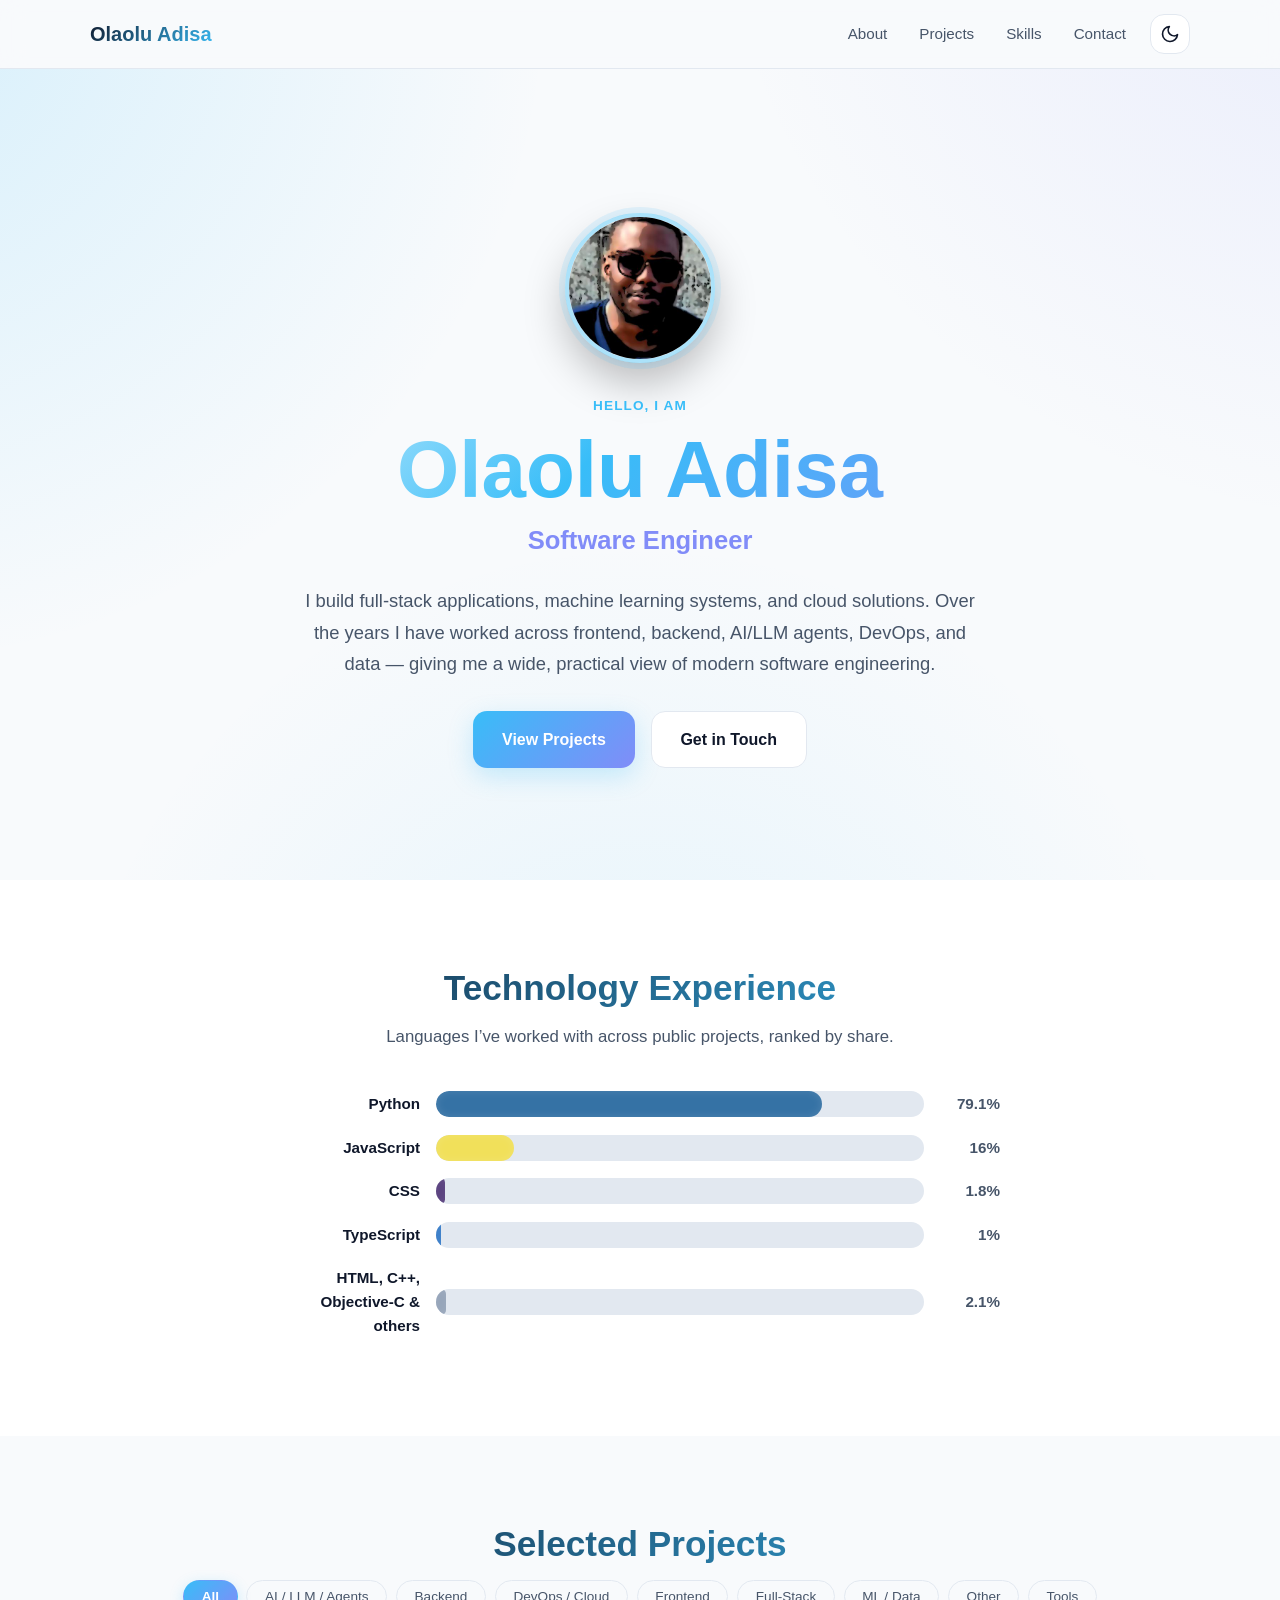
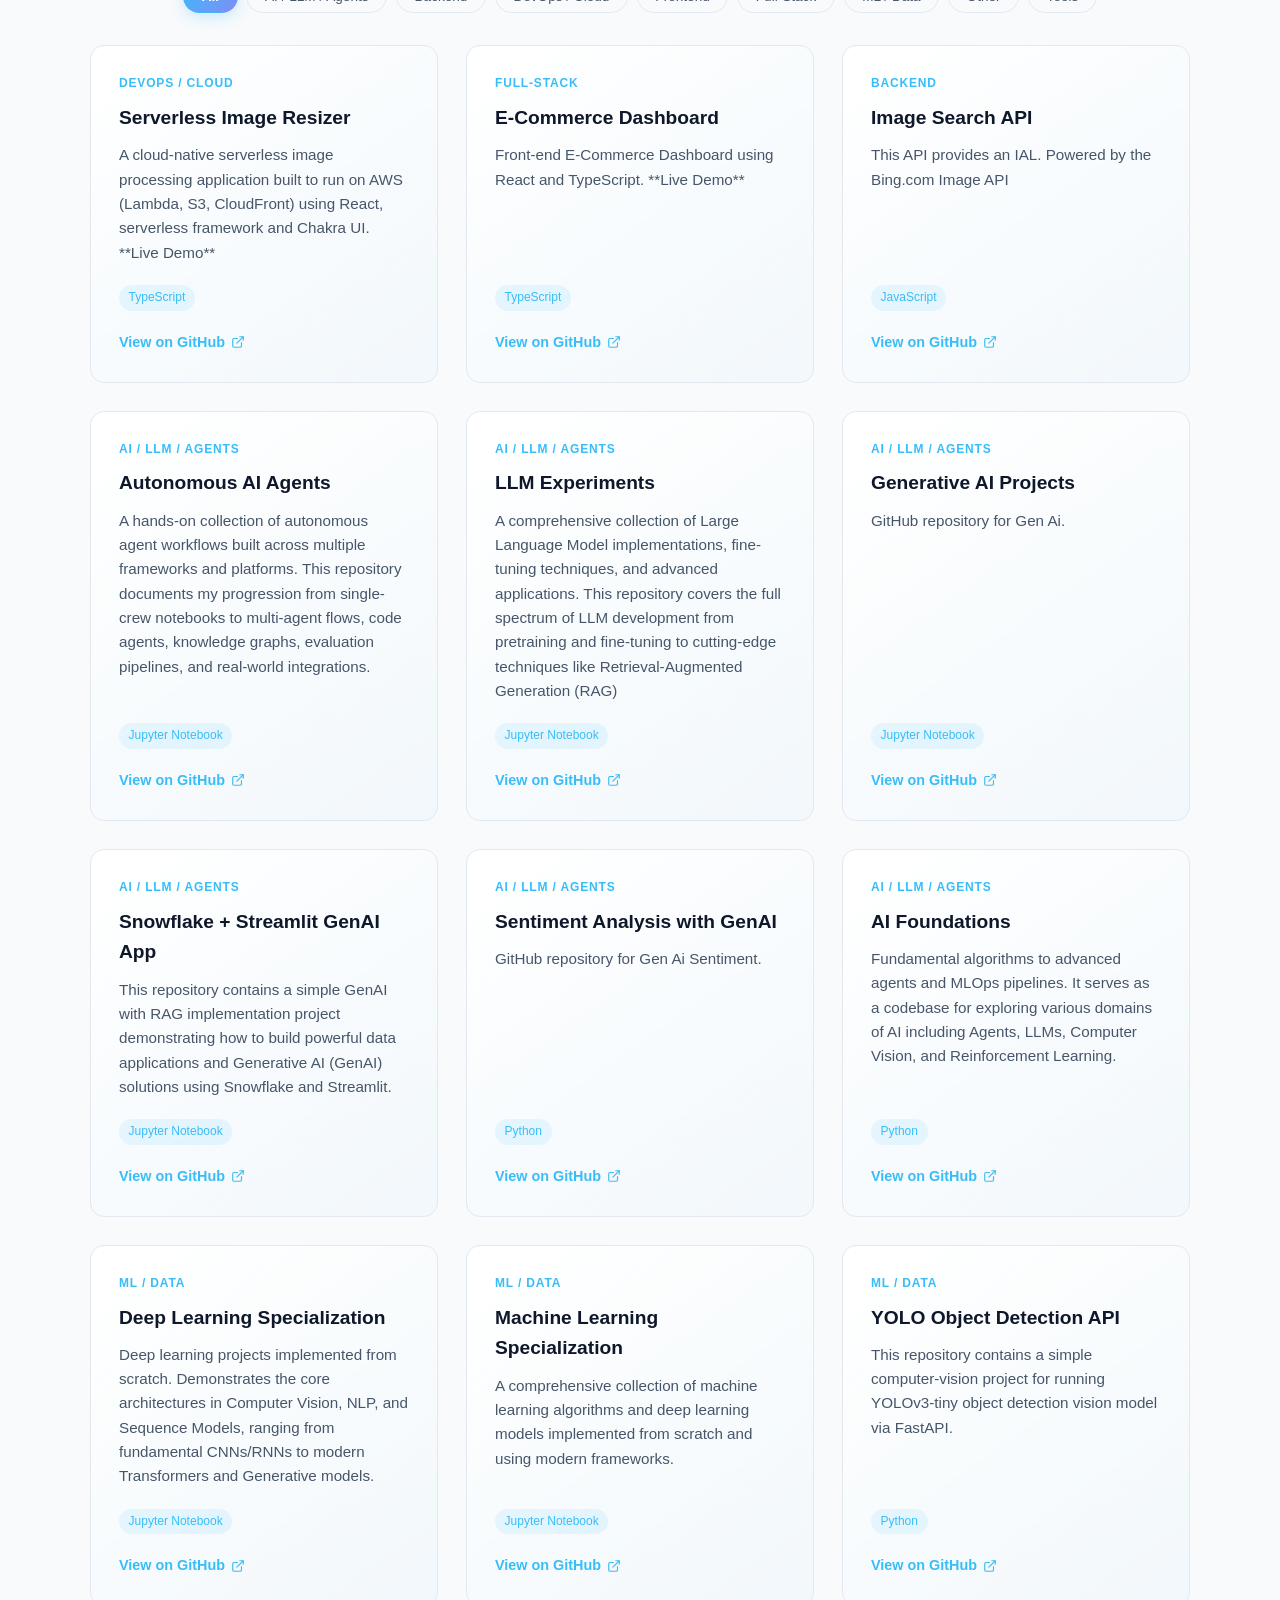
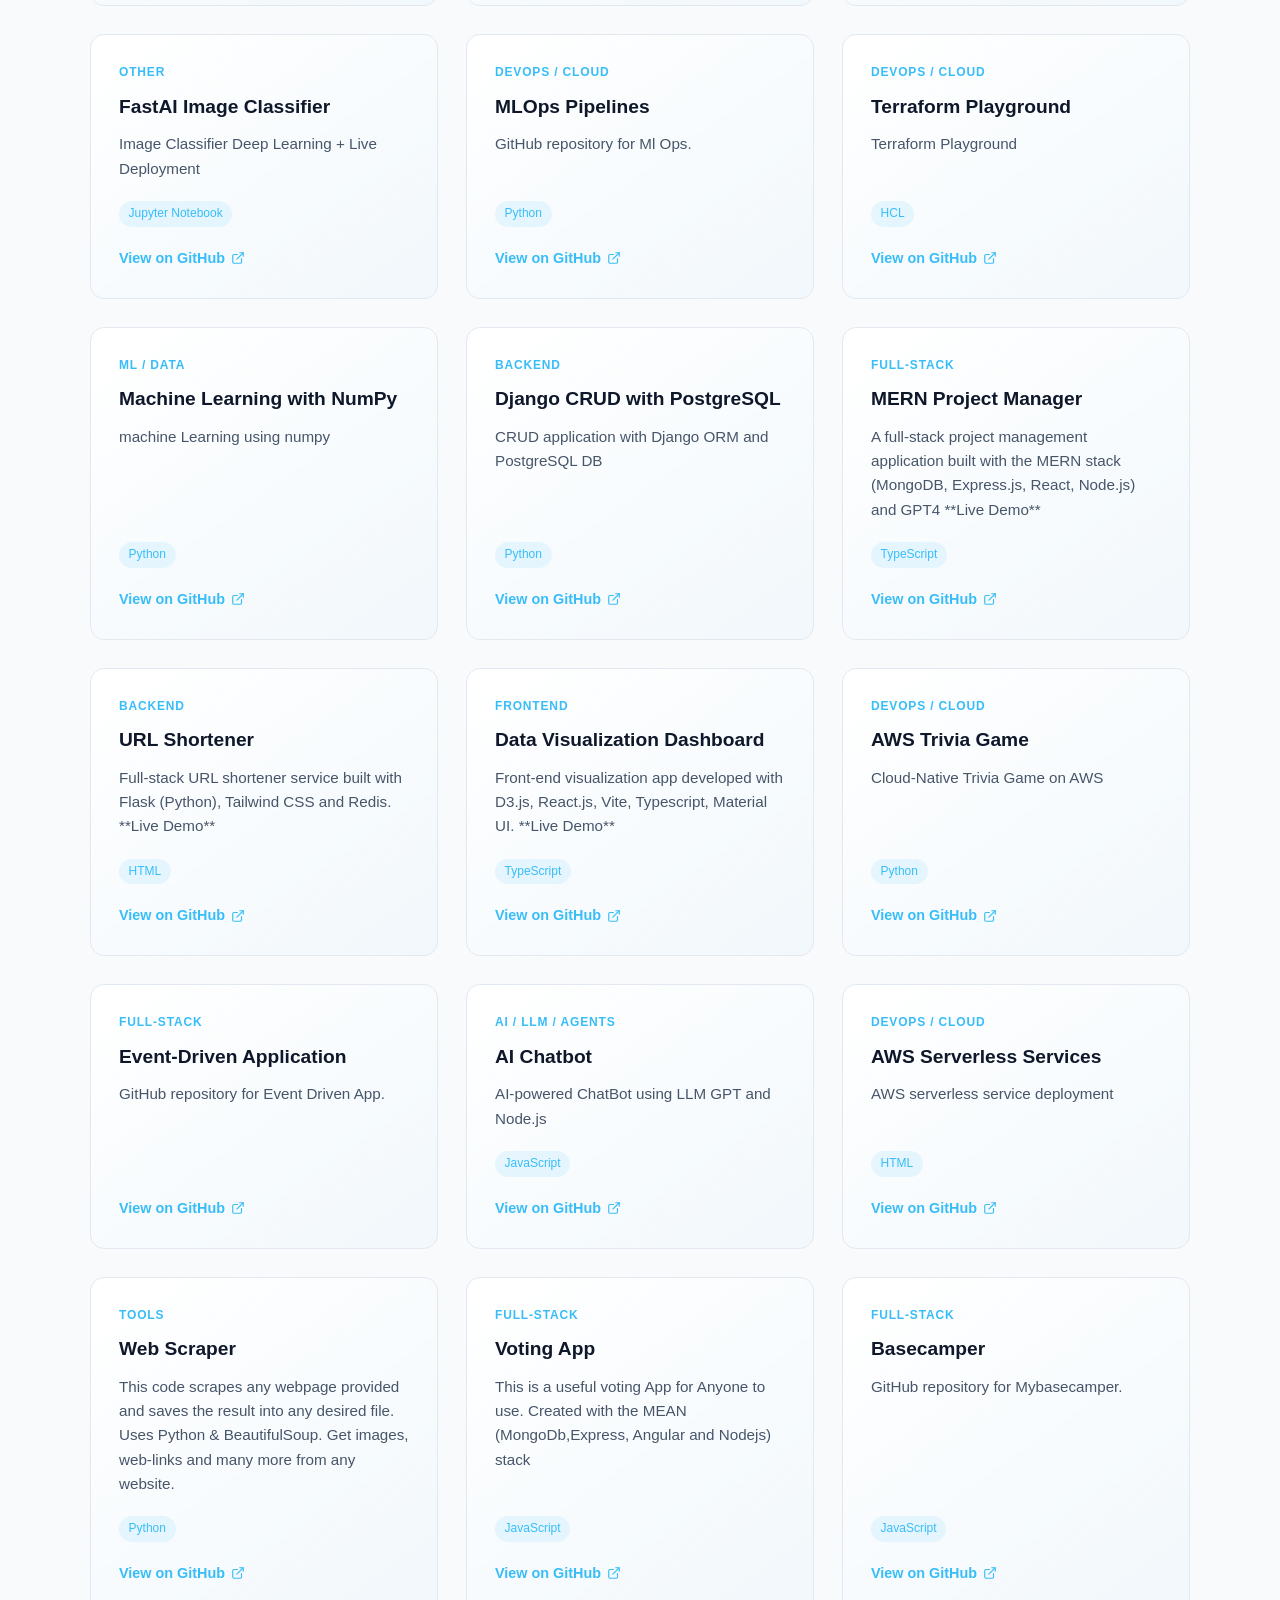
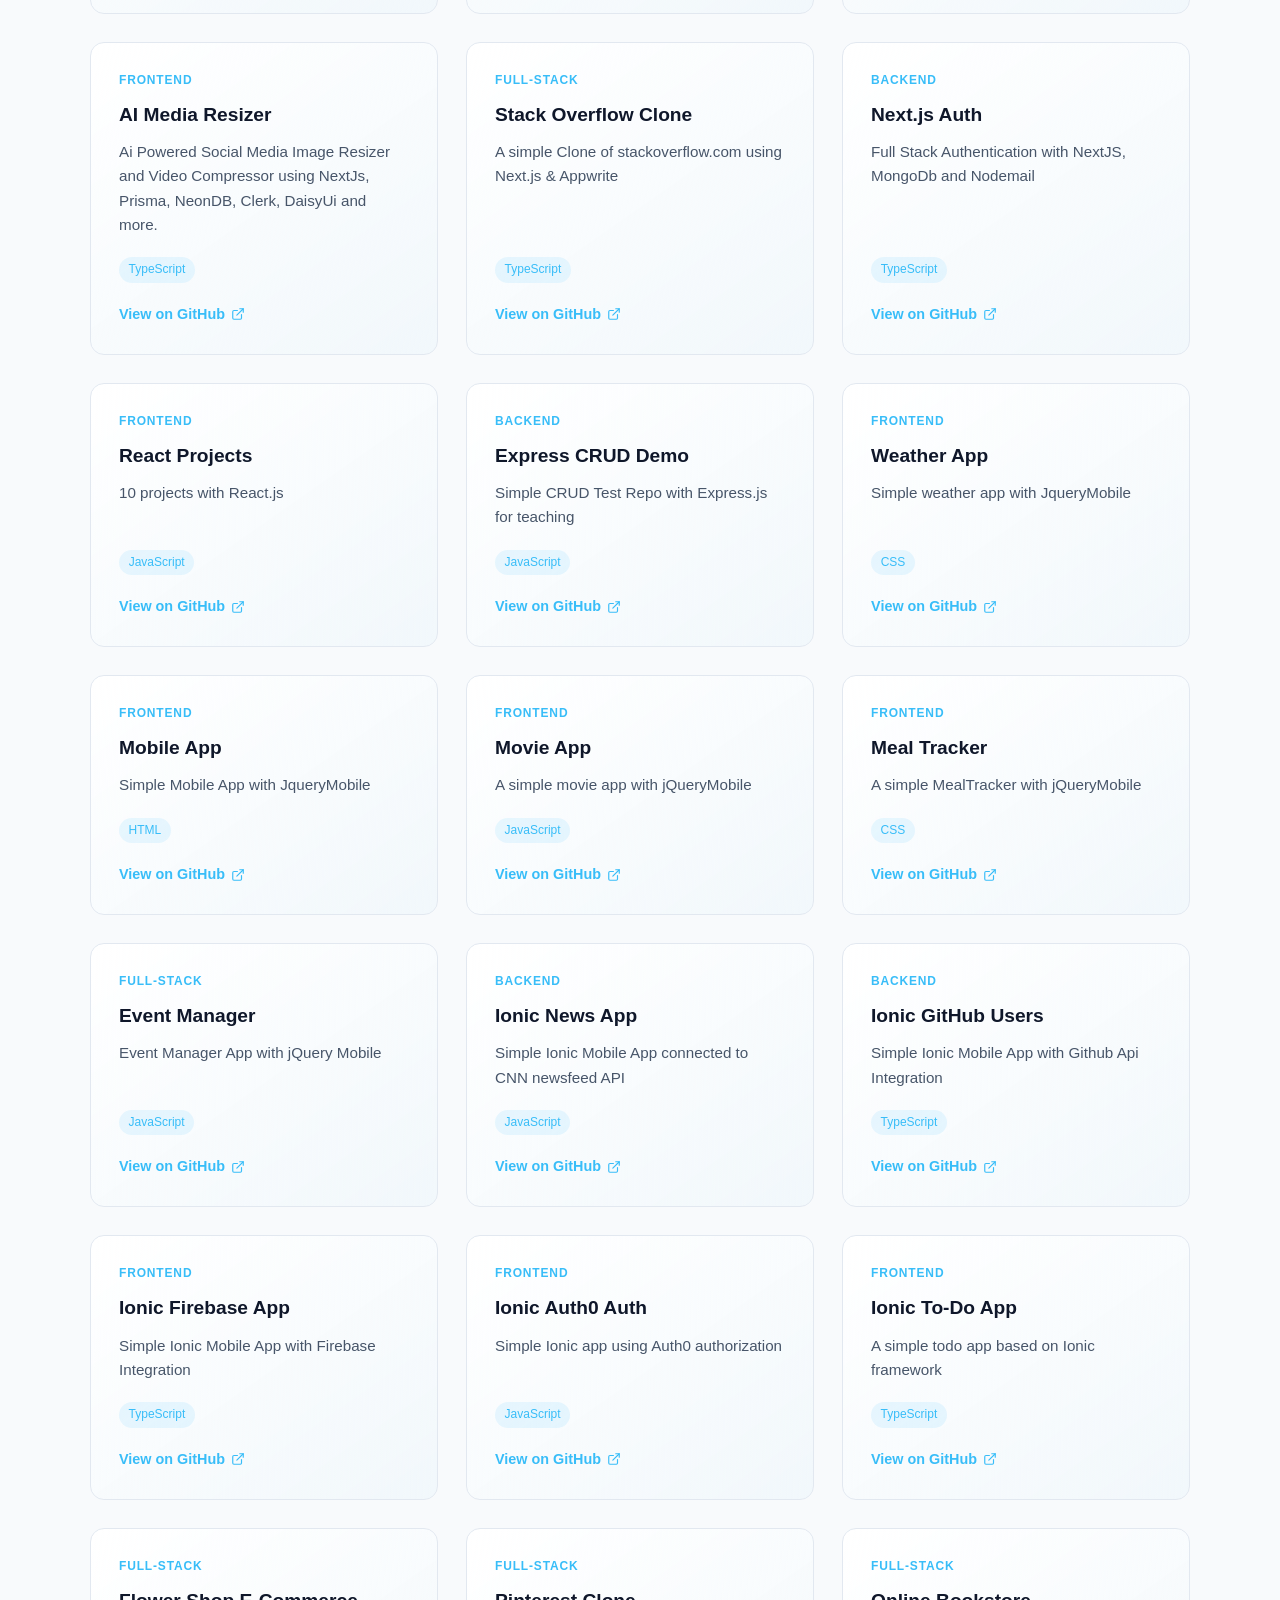
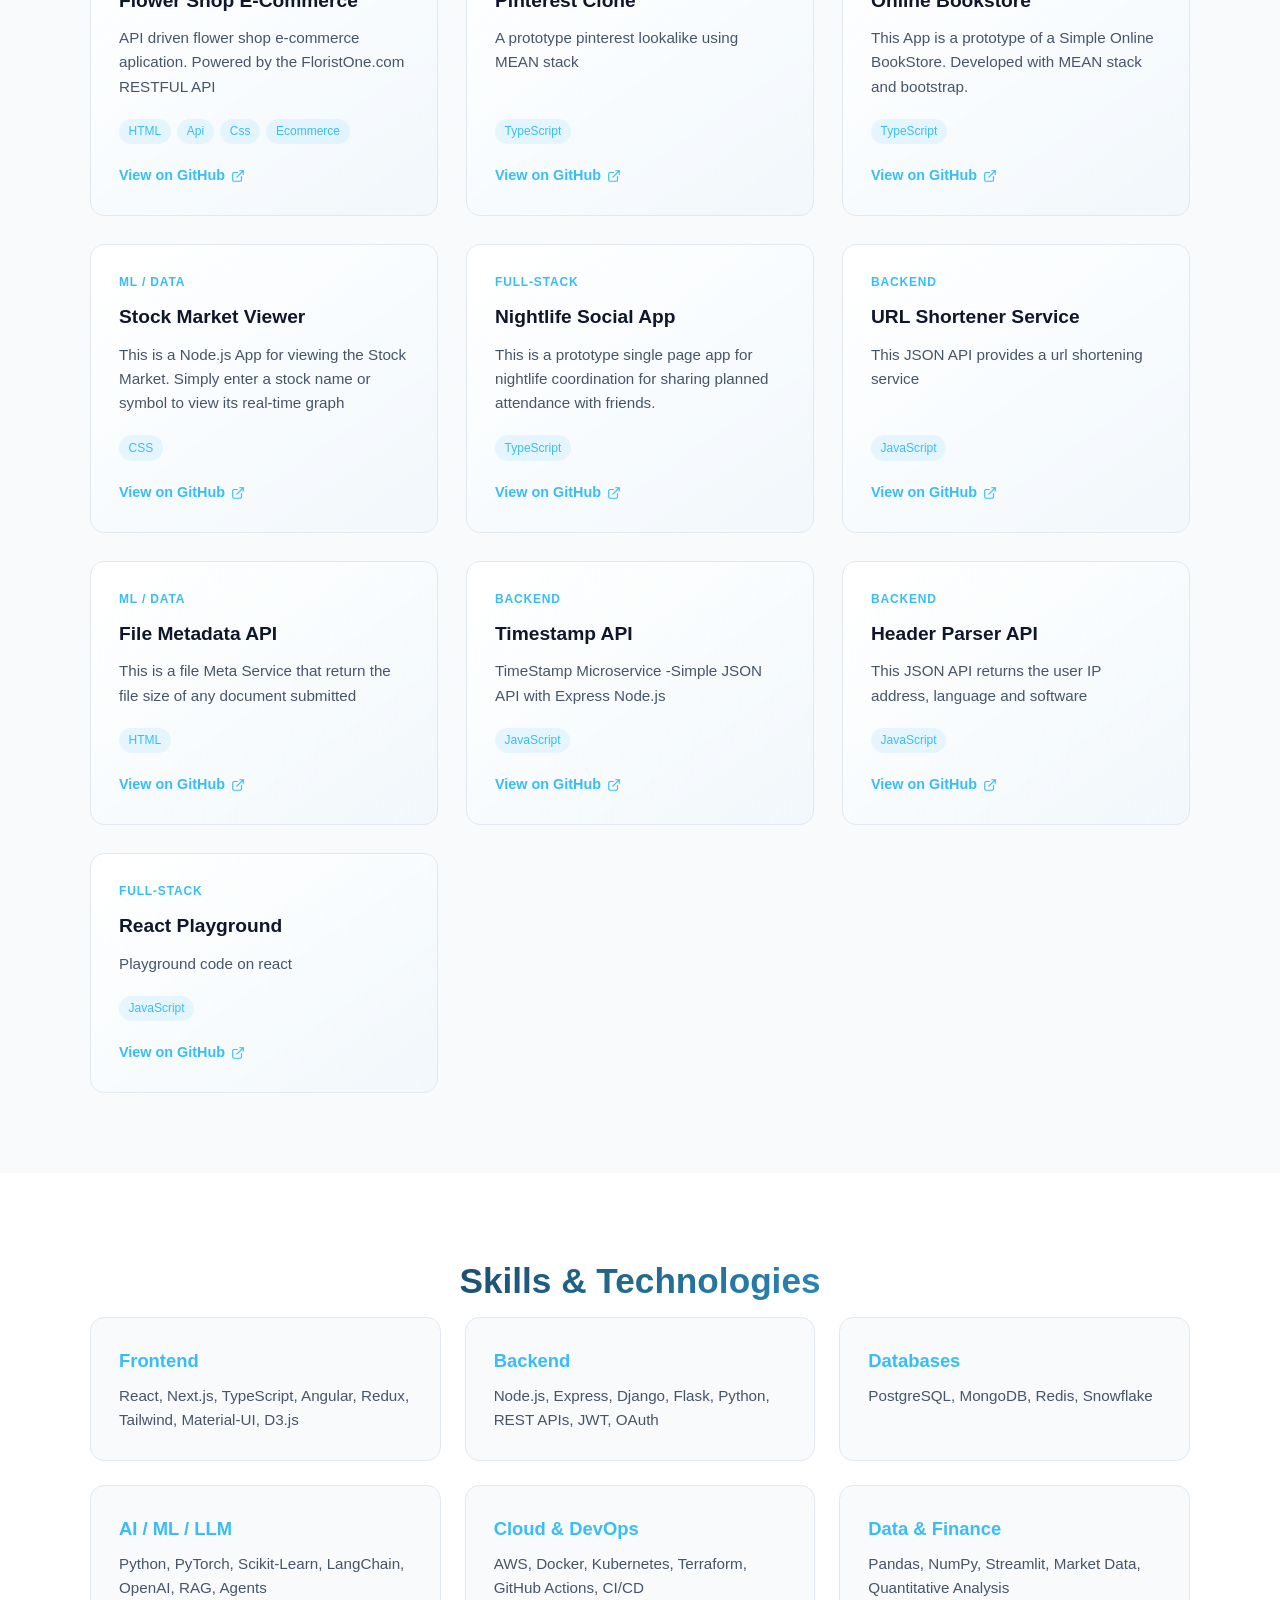
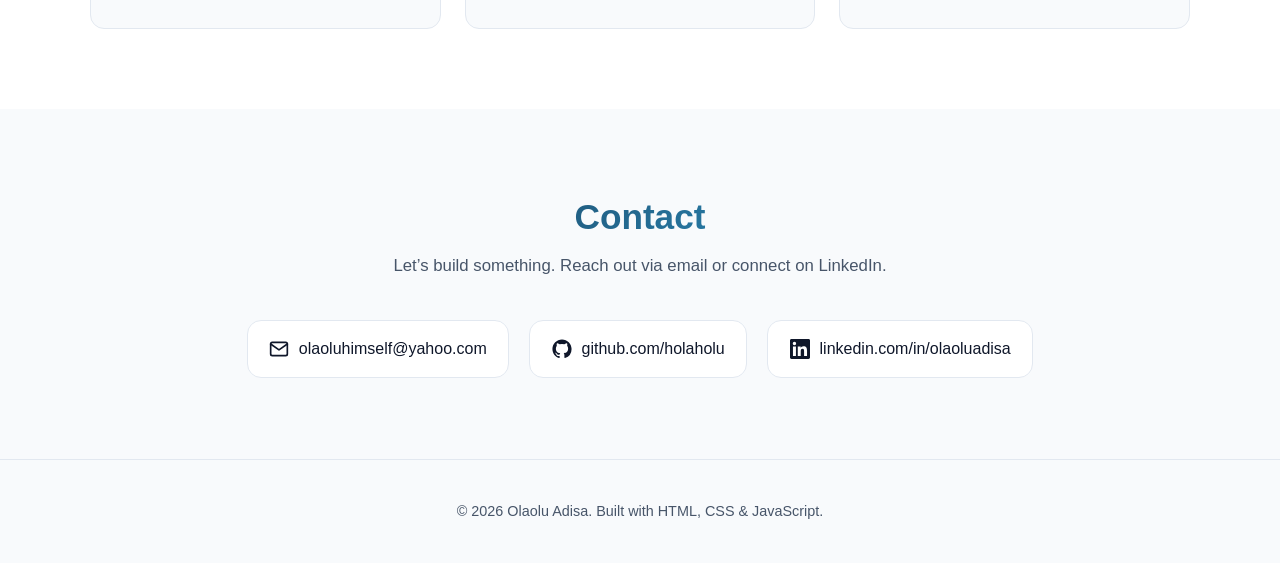
==== index.html @ b16f374d "first commit" ====
<!DOCTYPE html>
<html lang="en" data-theme="dark">
<head>
  <meta charset="UTF-8" />
  <meta name="viewport" content="width=device-width, initial-scale=1.0" />
  <meta name="description" content="Portfolio of Olaolu Adisa, Software Engineer. Full-stack, AI/ML, and cloud projects." />
  <title>Olaolu Adisa | Software Engineer</title>
  <link rel="icon" type="image/svg+xml" href="favicon.svg" />
  <link rel="stylesheet" href="styles.css" />
</head>
<body>
  <a href="#main" class="skip-link">Skip to content</a>

  <nav class="nav" id="nav">
    <div class="container nav__inner">
      <a href="#" class="nav__brand">Olaolu Adisa</a>
      <button class="nav__toggle" id="navToggle" aria-label="Open menu" aria-expanded="false">
        <span></span><span></span><span></span>
      </button>
      <ul class="nav__links" id="navLinks">
        <li><a href="#about">About</a></li>
        <li><a href="#projects">Projects</a></li>
        <li><a href="#skills">Skills</a></li>
        <li><a href="#contact">Contact</a></li>
      </ul>
      <button class="theme-toggle" id="themeToggle" aria-label="Toggle light mode" aria-pressed="false" title="Toggle light/dark mode">
        <svg class="theme-icon theme-icon--sun" viewBox="0 0 24 24" width="20" height="20" fill="none" stroke="currentColor" stroke-width="2" stroke-linecap="round" stroke-linejoin="round"><circle cx="12" cy="12" r="5"/><path d="M12 1v2M12 21v2M4.22 4.22l1.42 1.42M18.36 18.36l1.42 1.42M1 12h2M21 12h2M4.22 19.78l1.42-1.42M18.36 5.64l1.42-1.42"/></svg>
        <svg class="theme-icon theme-icon--moon" viewBox="0 0 24 24" width="20" height="20" fill="none" stroke="currentColor" stroke-width="2" stroke-linecap="round" stroke-linejoin="round"><path d="M21 12.79A9 9 0 1 1 11.21 3 7 7 0 0 0 21 12.79z"/></svg>
      </button>
    </div>
  </nav>

  <main id="main">
    <header class="hero" id="about">
      <div class="container hero__content">
        <img class="hero__avatar" src="profilepic.jpeg" alt="Olaolu Adisa" width="140" height="140" />
        <p class="hero__greeting">Hello, I am</p>
        <h1 class="hero__title">Olaolu Adisa</h1>
        <p class="hero__role">Software Engineer</p>
        <p class="hero__summary">
          I build full-stack applications, machine learning systems, and cloud solutions. Over the years I have worked across frontend, backend, AI/LLM agents, DevOps, and data — giving me a wide, practical view of modern software engineering.
        </p>
        <div class="hero__actions">
          <a href="#projects" class="btn btn--primary">View Projects</a>
          <a href="#contact" class="btn btn--secondary">Get in Touch</a>
        </div>
      </div>
    </header>

    <section class="section section--alt reveal" id="languages">
      <div class="container">
        <h2 class="section__title">Technology Experience</h2>
        <p class="section__subtitle">Languages I’ve worked with across public projects, ranked by share.</p>
        <div class="language-chart" id="languageChart">
          <!-- Languages rendered by script.js -->
        </div>
      </div>
    </section>

    <section class="section reveal" id="projects">
      <div class="container">
        <h2 class="section__title">Selected Projects</h2>

        <div class="filters" id="filters" role="tablist" aria-label="Filter projects by category">
          <!-- Filters are generated by script.js from the project data -->
        </div>

        <div class="projects-grid" id="projectsGrid">
          <!-- Projects rendered by script.js -->
        </div>
      </div>
    </section>

    <section class="section section--alt reveal" id="skills">
      <div class="container">
        <h2 class="section__title">Skills & Technologies</h2>
        <div class="skills-grid">
          <article class="skill-card">
            <h3>Frontend</h3>
            <p>React, Next.js, TypeScript, Angular, Redux, Tailwind, Material-UI, D3.js</p>
          </article>
          <article class="skill-card">
            <h3>Backend</h3>
            <p>Node.js, Express, Django, Flask, Python, REST APIs, JWT, OAuth</p>
          </article>
          <article class="skill-card">
            <h3>Databases</h3>
            <p>PostgreSQL, MongoDB, Redis, Snowflake</p>
          </article>
          <article class="skill-card">
            <h3>AI / ML / LLM</h3>
            <p>Python, PyTorch, Scikit-Learn, LangChain, OpenAI, RAG, Agents</p>
          </article>
          <article class="skill-card">
            <h3>Cloud & DevOps</h3>
            <p>AWS, Docker, Kubernetes, Terraform, GitHub Actions, CI/CD</p>
          </article>
          <article class="skill-card">
            <h3>Data & Finance</h3>
            <p>Pandas, NumPy, Streamlit, Market Data, Quantitative Analysis</p>
          </article>
        </div>
      </div>
    </section>

    <section class="section reveal" id="contact">
      <div class="container contact__inner">
        <h2 class="section__title">Contact</h2>
        <p class="section__subtitle">Let’s build something. Reach out via email or connect on LinkedIn.</p>
        <div class="contact__links">
          <a class="contact__link" href="mailto:olaoluhimself@yahoo.com" aria-label="Email">
            <svg viewBox="0 0 24 24" width="20" height="20" fill="none" stroke="currentColor" stroke-width="2" stroke-linecap="round" stroke-linejoin="round"><path d="M4 4h16c1.1 0 2 .9 2 2v12c0 1.1-.9 2-2 2H4c-1.1 0-2-.9-2-2V6c0-1.1.9-2 2-2z"></path><polyline points="22,6 12,13 2,6"></polyline></svg>
            olaoluhimself@yahoo.com
          </a>
          <a class="contact__link" href="https://github.com/holaholu" target="_blank" rel="noopener noreferrer" aria-label="GitHub">
            <svg viewBox="0 0 24 24" width="20" height="20" fill="currentColor"><path d="M12 .5C5.65.5.5 5.65.5 12c0 5.08 3.29 9.39 7.86 10.91.57.11.78-.25.78-.55v-2.02c-3.2.69-3.87-1.55-3.87-1.55-.52-1.33-1.28-1.68-1.28-1.68-1.04-.71.08-.7.08-.7 1.15.08 1.76 1.18 1.76 1.18 1.02 1.75 2.68 1.25 3.33.95.1-.74.4-1.25.72-1.54-2.55-.29-5.23-1.28-5.23-5.68 0-1.25.45-2.28 1.18-3.08-.12-.29-.51-1.45.11-3.02 0 0 .96-.31 3.16 1.18a11.05 11.05 0 0 1 5.78 0c2.2-1.49 3.16-1.18 3.16-1.18.62 1.57.23 2.73.11 3.02.73.8 1.18 1.83 1.18 3.08 0 4.42-2.69 5.39-5.25 5.67.41.36.78 1.06.78 2.14v3.18c0 .3.21.67.79.55A11.51 11.51 0 0 0 23.5 12C23.5 5.65 18.35.5 12 .5z"></path></svg>
            github.com/holaholu
          </a>
          <a class="contact__link" href="https://www.linkedin.com/in/olaoluadisa/" target="_blank" rel="noopener noreferrer" aria-label="LinkedIn">
            <svg viewBox="0 0 24 24" width="20" height="20" fill="currentColor"><path d="M20.45 20.45h-3.56v-5.57c0-1.33-.03-3.05-1.86-3.05-1.86 0-2.15 1.46-2.15 2.96v5.66H9.33V9h3.41v1.56h.05c.47-.9 1.64-1.85 3.38-1.85 3.62 0 4.28 2.38 4.28 5.48v6.26zM5.34 7.43a2.06 2.06 0 1 1 0-4.12 2.06 2.06 0 0 1 0 4.12zM7.12 20.45H3.56V9h3.56v11.45zM22.23 0H1.77C.79 0 0 .77 0 1.72v20.55C0 23.23.79 24 1.77 24h20.46c.98 0 1.77-.77 1.77-1.72V1.72C24 .77 23.21 0 22.23 0z"></path></svg>
            linkedin.com/in/olaoluadisa
          </a>
        </div>
      </div>
    </section>
  </main>

  <footer class="footer">
    <div class="container footer__inner">
      <p>&copy; <span id="year"></span> Olaolu Adisa. Built with HTML, CSS & JavaScript.</p>
    </div>
  </footer>

  <script src="data/languages.js"></script>
  <script src="data/projects.js"></script>
  <script src="script.js"></script>
</body>
</html>
---- styles.css ----
:root {
  --bg: #0b1120;
  --bg-elevated: #151e32;
  --text: #f8fafc;
  --text-muted: #94a3b8;
  --accent: #38bdf8;
  --accent-2: #818cf8;
  --border: #273552;
  --radius: 14px;
  --shadow: 0 10px 30px rgba(0,0,0,0.25);
  --max-width: 1100px;
  --nav-bg: rgba(11, 17, 32, 0.82);
}

html[data-theme="light"] {
  --bg: #f8fafc;
  --bg-elevated: #ffffff;
  --text: #0f172a;
  --text-muted: #475569;
  --border: #e2e8f0;
  --shadow: 0 10px 30px rgba(0,0,0,0.08);
  --nav-bg: rgba(248, 250, 252, 0.86);
}

* {
  box-sizing: border-box;
  margin: 0;
  padding: 0;
}

html {
  scroll-behavior: smooth;
}

::selection {
  background: rgba(56, 189, 248, 0.35);
  color: var(--text);
}

body {
  font-family: 'Inter', -apple-system, BlinkMacSystemFont, 'Segoe UI', Roboto, 'Helvetica Neue', Arial, sans-serif;
  background: var(--bg);
  color: var(--text);
  line-height: 1.6;
  overflow-x: hidden;
}

a {
  color: var(--accent);
  text-decoration: none;
}

a:hover {
  text-decoration: none;
}

.skip-link {
  position: absolute;
  left: -999px;
  z-index: 100;
}

.skip-link:focus {
  left: 1rem;
  top: 1rem;
  background: var(--accent);
  color: var(--bg);
  padding: .5rem 1rem;
  border-radius: var(--radius);
}

.container {
  width: min(92%, var(--max-width));
  margin: 0 auto;
}

/* Reveal on scroll */
.reveal {
  opacity: 0;
  transform: translateY(30px);
  transition: opacity .7s cubic-bezier(.25,.46,.45,.94), transform .7s cubic-bezier(.25,.46,.45,.94);
  will-change: opacity, transform;
}

.reveal.visible {
  opacity: 1;
  transform: translateY(0);
}

/* Nav */
.nav {
  position: sticky;
  top: 0;
  z-index: 50;
  background: var(--nav-bg);
  backdrop-filter: blur(12px);
  border-bottom: 1px solid var(--border);
  transition: box-shadow .3s ease, background .3s ease;
}

.nav--shadow {
  box-shadow: 0 4px 30px rgba(0,0,0,.15);
}

.nav__inner {
  display: flex;
  align-items: center;
  justify-content: flex-start;
  gap: 1.5rem;
  height: 68px;
}

.nav__brand {
  font-weight: 800;
  font-size: 1.25rem;
  background: linear-gradient(135deg, var(--text) 0%, var(--accent) 100%);
  -webkit-background-clip: text;
  background-clip: text;
  color: transparent;
  transition: transform .2s ease;
}

.nav__brand:hover {
  transform: scale(1.02);
}

.nav__links {
  display: flex;
  gap: 2rem;
  list-style: none;
  margin-left: auto;
}

.nav__links a {
  position: relative;
  color: var(--text-muted);
  font-weight: 500;
  font-size: .95rem;
  padding: .25rem 0;
  transition: color .2s ease;
}

.nav__links a::after {
  content: '';
  position: absolute;
  left: 0;
  bottom: 0;
  width: 0;
  height: 2px;
  background: linear-gradient(90deg, var(--accent), var(--accent-2));
  transition: width .25s ease;
  border-radius: 2px;
}

.nav__links a:hover,
.nav__links a:focus {
  color: var(--text);
}

.nav__links a:hover::after,
.nav__links a:focus::after {
  width: 100%;
}

.nav__toggle {
  display: none;
  background: none;
  border: none;
  cursor: pointer;
  flex-direction: column;
  gap: 5px;
}

.nav__toggle span {
  display: block;
  width: 24px;
  height: 2px;
  background: var(--text);
  transition: transform .25s ease, opacity .25s ease;
}

.nav__toggle[aria-expanded="true"] span:nth-child(1) {
  transform: translateY(7px) rotate(45deg);
}

.nav__toggle[aria-expanded="true"] span:nth-child(2) {
  opacity: 0;
}

.nav__toggle[aria-expanded="true"] span:nth-child(3) {
  transform: translateY(-7px) rotate(-45deg);
}

.theme-toggle {
  background: var(--bg-elevated);
  border: 1px solid var(--border);
  color: var(--text);
  border-radius: var(--radius);
  width: 40px;
  height: 40px;
  display: flex;
  align-items: center;
  justify-content: center;
  cursor: pointer;
  transition: border-color .2s ease, transform .2s ease, box-shadow .2s ease;
}

.theme-toggle:hover {
  border-color: var(--accent);
  transform: translateY(-2px) rotate(8deg);
  box-shadow: 0 0 18px rgba(56,189,248,.25);
}

.theme-icon {
  display: none;
}

html[data-theme="dark"] .theme-icon--sun,
html[data-theme="light"] .theme-icon--moon {
  display: block;
  animation: popIn .3s ease;
}

/* Hero */
.hero {
  position: relative;
  padding: 9rem 0 7rem;
  text-align: center;
  overflow: hidden;
}

.hero::before {
  content: '';
  position: absolute;
  inset: -50%;
  background:
    radial-gradient(circle at 20% 20%, rgba(56,189,248,.18), transparent 28%),
    radial-gradient(circle at 80% 10%, rgba(129,140,248,.14), transparent 28%),
    radial-gradient(circle at 50% 90%, rgba(56,189,248,.10), transparent 30%);
  z-index: -1;
  animation: float 14s ease-in-out infinite alternate;
}

.hero__content > * {
  opacity: 0;
  transform: translateY(24px);
  animation: fadeInUp .7s cubic-bezier(.25,.46,.45,.94) forwards;
}

.hero__content > *:nth-child(1) { animation-delay: .05s; }
.hero__content > *:nth-child(2) { animation-delay: .12s; }
.hero__content > *:nth-child(3) { animation-delay: .2s; }
.hero__content > *:nth-child(4) { animation-delay: .28s; }
.hero__content > *:nth-child(5) { animation-delay: .36s; }
.hero__content > *:nth-child(6) { animation-delay: .44s; }

.hero__greeting {
  color: var(--accent);
  font-weight: 700;
  letter-spacing: .08em;
  text-transform: uppercase;
  font-size: .85rem;
  margin-bottom: .75rem;
}

.hero__title {
  font-size: clamp(2.8rem, 7vw, 5rem);
  font-weight: 900;
  line-height: 1.05;
  margin-bottom: .5rem;
  background: linear-gradient(135deg, #fff 0%, var(--accent) 45%, var(--accent-2) 100%);
  -webkit-background-clip: text;
  background-clip: text;
  color: transparent;
}

.hero__role {
  font-size: 1.6rem;
  color: var(--accent-2);
  font-weight: 600;
  margin-bottom: 1.5rem;
}

.hero__avatar {
  width: 150px;
  height: 150px;
  border-radius: 50%;
  object-fit: cover;
  border: 4px solid rgba(56,189,248,.4);
  box-shadow: 0 0 0 6px rgba(56,189,248,.12), 0 20px 40px rgba(0,0,0,.25);
  margin-bottom: 1.5rem;
  transition: transform .3s ease, box-shadow .3s ease;
  animation:
    fadeInUp .7s .12s cubic-bezier(.25,.46,.45,.94) forwards,
    floatAvatar 6s .85s ease-in-out infinite;
}

.hero__avatar:hover {
  transform: scale(1.05);
  box-shadow: 0 0 0 8px rgba(56,189,248,.18), 0 25px 50px rgba(0,0,0,.3);
}

.hero__summary {
  max-width: 680px;
  margin: 0 auto 2rem;
  color: var(--text-muted);
  font-size: 1.15rem;
  line-height: 1.7;
}

.hero__actions {
  display: flex;
  gap: 1rem;
  justify-content: center;
  flex-wrap: wrap;
}

/* Buttons */
.btn {
  position: relative;
  display: inline-flex;
  align-items: center;
  padding: .9rem 1.8rem;
  border-radius: var(--radius);
  font-weight: 700;
  overflow: hidden;
  transition: transform .2s ease, box-shadow .2s ease;
  z-index: 1;
}

.btn::before {
  content: '';
  position: absolute;
  inset: 0;
  background: linear-gradient(120deg, rgba(255,255,255,0) 0%, rgba(255,255,255,.2) 50%, rgba(255,255,255,0) 100%);
  transform: translateX(-100%);
  transition: transform .5s ease;
  z-index: -1;
}

.btn:hover {
  transform: translateY(-3px);
  text-decoration: none;
}

.btn:hover::before {
  transform: translateX(100%);
}

.btn--primary {
  background: linear-gradient(135deg, var(--accent), var(--accent-2));
  color: #ffffff;
  box-shadow: 0 8px 24px rgba(56,189,248,.25);
}

.btn--primary:hover {
  box-shadow: 0 12px 32px rgba(56,189,248,.4);
}

.btn--secondary {
  background: var(--bg-elevated);
  color: var(--text);
  border: 1px solid var(--border);
}

.btn--secondary:hover {
  border-color: var(--accent);
}

/* Sections */
.section {
  padding: 5rem 0;
}

.section--alt {
  background: var(--bg-elevated);
  position: relative;
}

.section__title {
  font-size: 2.2rem;
  font-weight: 800;
  margin-bottom: .5rem;
  text-align: center;
  background: linear-gradient(135deg, var(--text), var(--accent));
  -webkit-background-clip: text;
  background-clip: text;
  color: transparent;
}

.section__subtitle {
  color: var(--text-muted);
  text-align: center;
  margin-bottom: 2.5rem;
  font-size: 1.05rem;
}

/* Filters */
.filters {
  display: flex;
  flex-wrap: wrap;
  justify-content: center;
  gap: .55rem;
  margin-bottom: 2rem;
}

.filter-btn {
  background: transparent;
  color: var(--text-muted);
  border: 1px solid var(--border);
  border-radius: 999px;
  padding: .5rem 1.1rem;
  cursor: pointer;
  font-size: .85rem;
  font-weight: 500;
  transition: all .2s ease;
}

.filter-btn:hover,
.filter-btn.active {
  background: linear-gradient(135deg, var(--accent), var(--accent-2));
  border-color: transparent;
  color: #ffffff;
  font-weight: 600;
  box-shadow: 0 4px 14px rgba(56,189,248,.25);
}

/* Projects */
.projects-grid {
  display: grid;
  grid-template-columns: repeat(auto-fill, minmax(300px, 1fr));
  gap: 1.75rem;
  perspective: 1000px;
}

.project-card {
  position: relative;
  background: linear-gradient(145deg, var(--bg-elevated), rgba(56,189,248,.03));
  border: 1px solid var(--border);
  border-radius: var(--radius);
  padding: 1.75rem;
  display: flex;
  flex-direction: column;
  transform: translateZ(0);
  transition: transform .35s cubic-bezier(.25,.46,.45,.94), box-shadow .35s ease, border-color .35s ease;
  opacity: 0;
  animation: fadeInUp .55s cubic-bezier(.25,.46,.45,.94) forwards;
}

.project-card:hover {
  transform: translateY(-8px) translateZ(0);
  border-color: rgba(56,189,248,.5);
  box-shadow: 0 20px 45px rgba(0,0,0,.2), 0 0 25px rgba(56,189,248,.12);
}

.project-card__category {
  font-size: .75rem;
  font-weight: 700;
  text-transform: uppercase;
  letter-spacing: .07em;
  color: var(--accent);
  margin-bottom: .6rem;
}

.project-card__title {
  font-size: 1.2rem;
  font-weight: 700;
  margin-bottom: .6rem;
}

.project-card__desc {
  color: var(--text-muted);
  font-size: .95rem;
  line-height: 1.6;
  margin-bottom: 1.25rem;
  flex: 1;
}

.project-card__tags {
  display: flex;
  flex-wrap: wrap;
  gap: .4rem;
  margin-bottom: 1.25rem;
}

.project-card__tags span {
  background: rgba(56,189,248,.1);
  color: var(--accent);
  padding: .2rem .6rem;
  border-radius: 999px;
  font-size: .75rem;
  font-weight: 500;
}

.project-card__link {
  align-self: flex-start;
  font-size: .9rem;
  font-weight: 700;
  display: inline-flex;
  align-items: center;
  gap: .4rem;
  transition: gap .2s ease, color .2s ease;
}

.project-card__link:hover {
  gap: .7rem;
  color: var(--text);
}

/* Skills */
.skills-grid {
  display: grid;
  grid-template-columns: repeat(auto-fit, minmax(260px, 1fr));
  gap: 1.5rem;
}

.skill-card {
  background: var(--bg);
  border: 1px solid var(--border);
  border-radius: var(--radius);
  padding: 1.75rem;
  transition: transform .3s ease, border-color .3s ease, box-shadow .3s ease;
}

.skill-card:hover {
  transform: translateY(-4px);
  border-color: var(--accent);
  box-shadow: 0 10px 30px rgba(0,0,0,.15);
}

.skill-card h3 {
  font-size: 1.15rem;
  font-weight: 700;
  margin-bottom: .5rem;
  color: var(--accent);
}

.skill-card p {
  color: var(--text-muted);
  font-size: .95rem;
}

/* Contact */
.contact__inner {
  text-align: center;
}

.contact__links {
  display: flex;
  justify-content: center;
  flex-wrap: wrap;
  gap: 1.25rem;
  margin-top: 1.5rem;
}

.contact__link {
  display: inline-flex;
  align-items: center;
  gap: .6rem;
  background: var(--bg-elevated);
  border: 1px solid var(--border);
  padding: .95rem 1.35rem;
  border-radius: var(--radius);
  color: var(--text);
  font-weight: 500;
  transition: border-color .25s ease, transform .25s ease, box-shadow .25s ease;
}

.contact__link:hover {
  border-color: var(--accent);
  transform: translateY(-3px);
  text-decoration: none;
  box-shadow: 0 10px 28px rgba(0,0,0,.18);
}

/* Footer */
.footer {
  padding: 2.5rem 0;
  border-top: 1px solid var(--border);
  text-align: center;
  color: var(--text-muted);
  font-size: .9rem;
}

/* Language chart */
.language-chart {
  max-width: 720px;
  margin: 0 auto;
}

.language-row {
  display: grid;
  grid-template-columns: 140px 1fr 60px;
  align-items: center;
  gap: 1rem;
  margin-bottom: 1.1rem;
  opacity: 0;
  transform: translateX(-20px);
  animation: slideIn .6s cubic-bezier(.25,.46,.45,.94) forwards;
}

.language-name {
  font-weight: 600;
  font-size: .95rem;
  text-align: right;
  color: var(--text);
}

.language-track {
  background: var(--border);
  border-radius: var(--radius);
  height: 26px;
  overflow: hidden;
}

.language-bar {
  height: 100%;
  border-radius: var(--radius);
  transition: width .9s cubic-bezier(.25,.46,.45,.94);
  box-shadow: inset 0 0 10px rgba(255,255,255,.12);
}

.language-percent {
  font-weight: 700;
  font-size: .95rem;
  color: var(--text-muted);
  text-align: right;
}

/* Keyframes */
@keyframes fadeInUp {
  from { opacity: 0; transform: translateY(24px); }
  to { opacity: 1; transform: translateY(0); }
}

@keyframes fadeIn {
  from { opacity: 0; }
  to { opacity: 1; }
}

@keyframes slideIn {
  from { opacity: 0; transform: translateX(-20px); }
  to { opacity: 1; transform: translateX(0); }
}

@keyframes float {
  from { transform: translate(0, 0) scale(1); }
  to { transform: translate(-2%, 2%) scale(1.05); }
}

@keyframes floatAvatar {
  0%, 100% { transform: translateY(0); }
  50% { transform: translateY(-8px); }
}

@keyframes popIn {
  from { opacity: 0; transform: scale(.6) rotate(-20deg); }
  to { opacity: 1; transform: scale(1) rotate(0); }
}

/* Reduced motion */
@media (prefers-reduced-motion: reduce) {
  *,
  *::before,
  *::after {
    animation-duration: .01ms !important;
    animation-iteration-count: 1 !important;
    transition-duration: .01ms !important;
  }
}

/* Mobile */
@media (max-width: 700px) {
  .nav__links {
    display: none;
    position: absolute;
    top: 68px;
    left: 0;
    right: 0;
    background: var(--bg-elevated);
    flex-direction: column;
    padding: 1rem;
    border-bottom: 1px solid var(--border);
    gap: 1rem;
    margin-left: 0;
  }

  .nav__links.open {
    display: flex;
  }

  .nav__toggle {
    display: flex;
    order: -1;
  }

  .theme-toggle {
    margin-left: auto;
  }

  .hero {
    padding: 6rem 0 4.5rem;
  }

  .hero__title {
    font-size: clamp(2.2rem, 8vw, 3.5rem);
  }

  .filters {
    gap: .35rem;
  }

  .filter-btn {
    padding: .4rem .8rem;
    font-size: .8rem;
  }

  .projects-grid {
    grid-template-columns: 1fr;
  }

  .contact__links {
    flex-direction: column;
    align-items: center;
  }

  .language-row {
    grid-template-columns: 90px 1fr 48px;
    gap: .65rem;
  }

  .language-name,
  .language-percent {
    font-size: .85rem;
  }
}
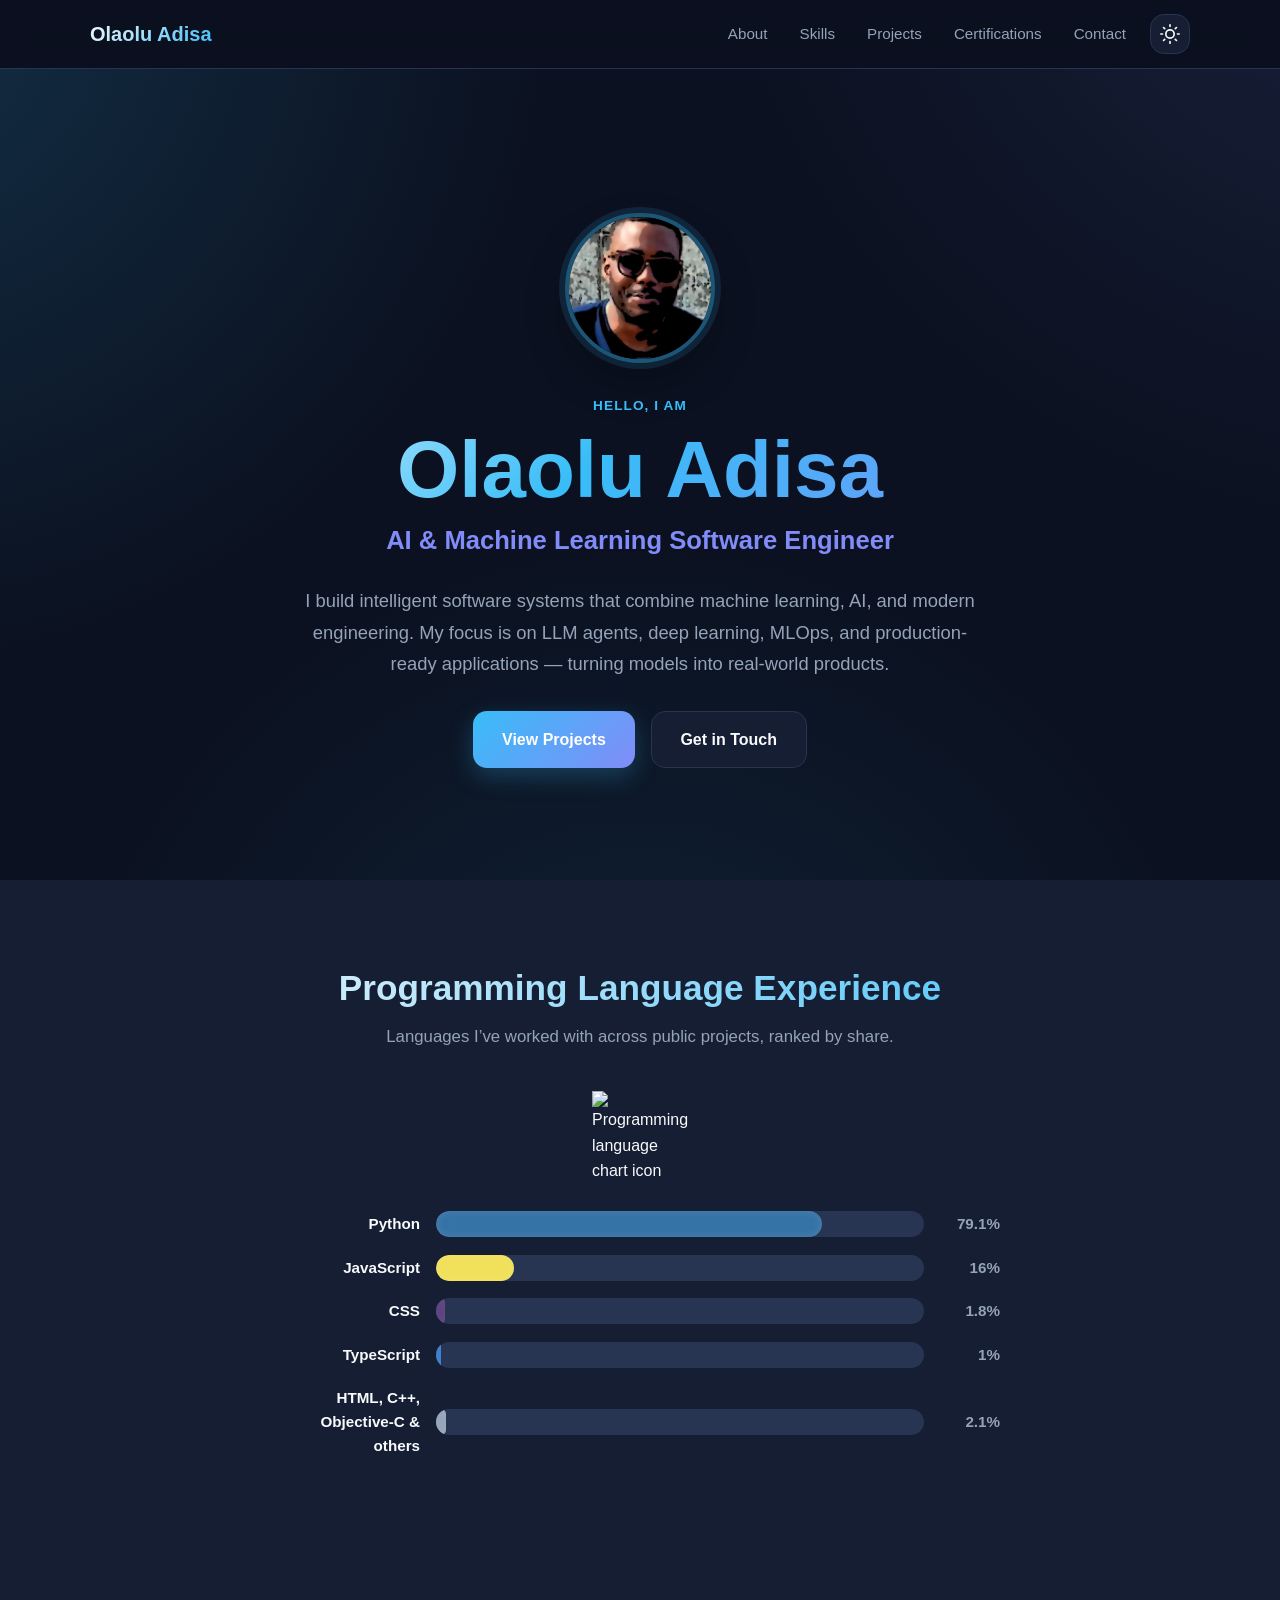
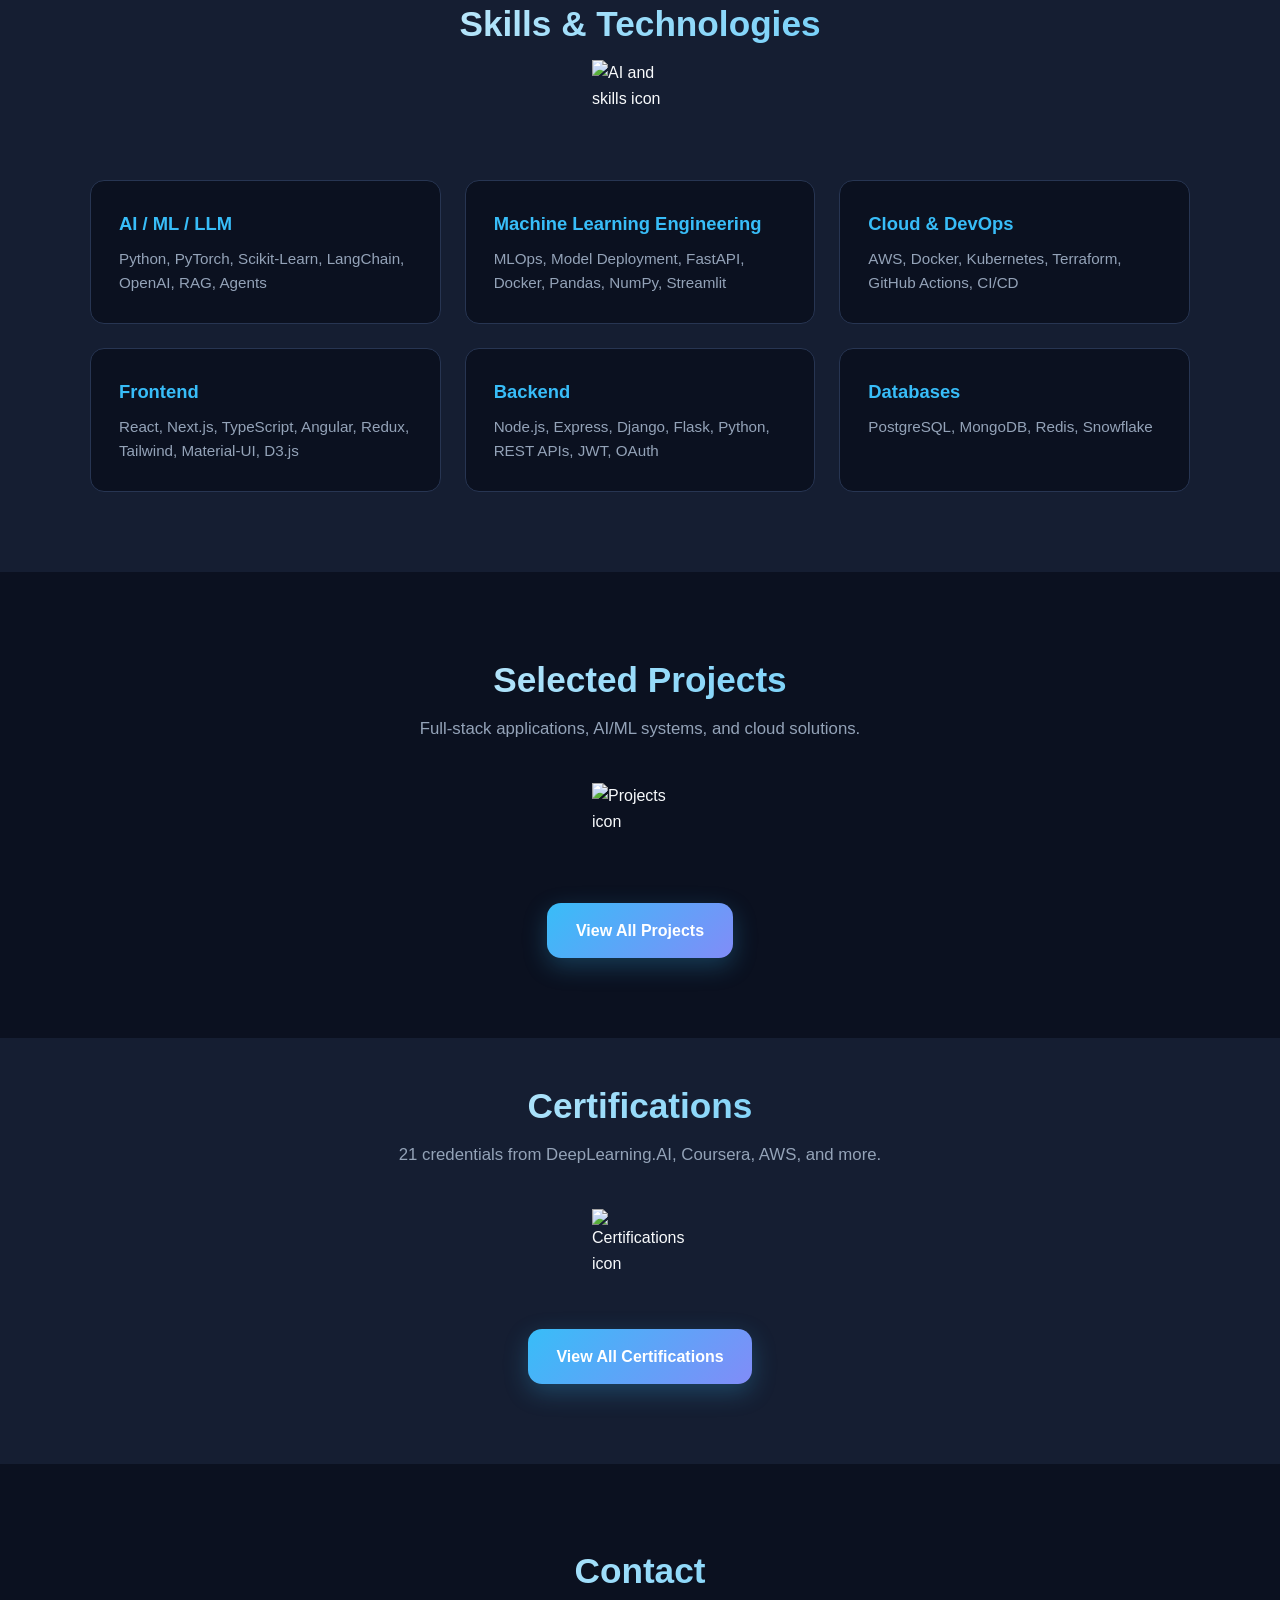
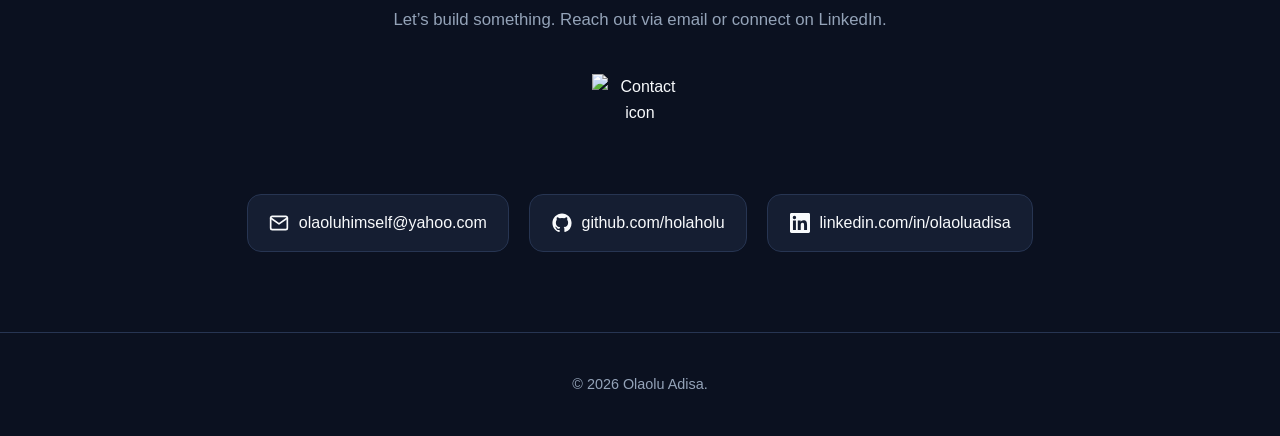
==== commit e7b282cf: "added Projects and certifications" ====
--- a/index.html
+++ b/index.html
@@ -3,8 +3,8 @@
 <head>
   <meta charset="UTF-8" />
   <meta name="viewport" content="width=device-width, initial-scale=1.0" />
-  <meta name="description" content="Portfolio of Olaolu Adisa, Software Engineer. Full-stack, AI/ML, and cloud projects." />
-  <title>Olaolu Adisa | Software Engineer</title>
+  <meta name="description" content="Portfolio of Olaolu Adisa, an AI & Machine Learning Software Engineer. Projects in ML, LLMs, full-stack, and cloud." />
+  <title>Olaolu Adisa | AI & Machine Learning Software Engineer</title>
   <link rel="icon" type="image/svg+xml" href="favicon.svg" />
   <link rel="stylesheet" href="styles.css" />
 </head>
@@ -13,14 +13,15 @@
 
   <nav class="nav" id="nav">
     <div class="container nav__inner">
-      <a href="#" class="nav__brand">Olaolu Adisa</a>
+      <a href="index.html" class="nav__brand">Olaolu Adisa</a>
       <button class="nav__toggle" id="navToggle" aria-label="Open menu" aria-expanded="false">
         <span></span><span></span><span></span>
       </button>
       <ul class="nav__links" id="navLinks">
         <li><a href="#about">About</a></li>
-        <li><a href="#projects">Projects</a></li>
         <li><a href="#skills">Skills</a></li>
+        <li><a href="projects.html">Projects</a></li>
+        <li><a href="certifications.html">Certifications</a></li>
         <li><a href="#contact">Contact</a></li>
       </ul>
       <button class="theme-toggle" id="themeToggle" aria-label="Toggle light mode" aria-pressed="false" title="Toggle light/dark mode">
@@ -36,12 +37,12 @@
         <img class="hero__avatar" src="profilepic.jpeg" alt="Olaolu Adisa" width="140" height="140" />
         <p class="hero__greeting">Hello, I am</p>
         <h1 class="hero__title">Olaolu Adisa</h1>
-        <p class="hero__role">Software Engineer</p>
+        <p class="hero__role">AI & Machine Learning Software Engineer</p>
         <p class="hero__summary">
-          I build full-stack applications, machine learning systems, and cloud solutions. Over the years I have worked across frontend, backend, AI/LLM agents, DevOps, and data — giving me a wide, practical view of modern software engineering.
+          I build intelligent software systems that combine machine learning, AI, and modern engineering. My focus is on LLM agents, deep learning, MLOps, and production-ready applications — turning models into real-world products.
         </p>
         <div class="hero__actions">
-          <a href="#projects" class="btn btn--primary">View Projects</a>
+          <a href="projects.html" class="btn btn--primary">View Projects</a>
           <a href="#contact" class="btn btn--secondary">Get in Touch</a>
         </div>
       </div>
@@ -49,24 +50,11 @@
 
     <section class="section section--alt reveal" id="languages">
       <div class="container">
-        <h2 class="section__title">Technology Experience</h2>
+        <h2 class="section__title">Programming Language Experience</h2>
         <p class="section__subtitle">Languages I’ve worked with across public projects, ranked by share.</p>
+        <img class="section-icon" src="https://api.iconify.design/lucide/bar-chart-3.svg?height=96&color=%2338bdf8" alt="Programming language chart icon" />
         <div class="language-chart" id="languageChart">
           <!-- Languages rendered by script.js -->
-        </div>
-      </div>
-    </section>
-
-    <section class="section reveal" id="projects">
-      <div class="container">
-        <h2 class="section__title">Selected Projects</h2>
-
-        <div class="filters" id="filters" role="tablist" aria-label="Filter projects by category">
-          <!-- Filters are generated by script.js from the project data -->
-        </div>
-
-        <div class="projects-grid" id="projectsGrid">
-          <!-- Projects rendered by script.js -->
         </div>
       </div>
     </section>
@@ -74,7 +62,20 @@
     <section class="section section--alt reveal" id="skills">
       <div class="container">
         <h2 class="section__title">Skills & Technologies</h2>
+        <img class="section-icon" src="https://api.iconify.design/lucide/brain-circuit.svg?height=96&color=%2338bdf8" alt="AI and skills icon" />
         <div class="skills-grid">
+          <article class="skill-card">
+            <h3>AI / ML / LLM</h3>
+            <p>Python, PyTorch, Scikit-Learn, LangChain, OpenAI, RAG, Agents</p>
+          </article>
+          <article class="skill-card">
+            <h3>Machine Learning Engineering</h3>
+            <p>MLOps, Model Deployment, FastAPI, Docker, Pandas, NumPy, Streamlit</p>
+          </article>
+          <article class="skill-card">
+            <h3>Cloud & DevOps</h3>
+            <p>AWS, Docker, Kubernetes, Terraform, GitHub Actions, CI/CD</p>
+          </article>
           <article class="skill-card">
             <h3>Frontend</h3>
             <p>React, Next.js, TypeScript, Angular, Redux, Tailwind, Material-UI, D3.js</p>
@@ -87,18 +88,28 @@
             <h3>Databases</h3>
             <p>PostgreSQL, MongoDB, Redis, Snowflake</p>
           </article>
-          <article class="skill-card">
-            <h3>AI / ML / LLM</h3>
-            <p>Python, PyTorch, Scikit-Learn, LangChain, OpenAI, RAG, Agents</p>
-          </article>
-          <article class="skill-card">
-            <h3>Cloud & DevOps</h3>
-            <p>AWS, Docker, Kubernetes, Terraform, GitHub Actions, CI/CD</p>
-          </article>
-          <article class="skill-card">
-            <h3>Data & Finance</h3>
-            <p>Pandas, NumPy, Streamlit, Market Data, Quantitative Analysis</p>
-          </article>
+        </div>
+      </div>
+    </section>
+
+    <section class="section reveal" id="projects-cta">
+      <div class="container">
+        <h2 class="section__title">Selected Projects</h2>
+        <p class="section__subtitle">Full-stack applications, AI/ML systems, and cloud solutions.</p>
+        <img class="section-icon" src="https://api.iconify.design/lucide/rocket.svg?height=96&color=%2338bdf8" alt="Projects icon" />
+        <div class="hero__actions">
+          <a href="projects.html" class="btn btn--primary">View All Projects</a>
+        </div>
+      </div>
+    </section>
+
+    <section class="section section--alt reveal" id="certifications-cta">
+      <div class="container">
+        <h2 class="section__title">Certifications</h2>
+        <p class="section__subtitle">21 credentials from DeepLearning.AI, Coursera, AWS, and more.</p>
+        <img class="section-icon" src="https://api.iconify.design/lucide/award.svg?height=96&color=%2338bdf8" alt="Certifications icon" />
+        <div class="hero__actions">
+          <a href="certifications.html" class="btn btn--primary">View All Certifications</a>
         </div>
       </div>
     </section>
@@ -107,6 +118,7 @@
       <div class="container contact__inner">
         <h2 class="section__title">Contact</h2>
         <p class="section__subtitle">Let’s build something. Reach out via email or connect on LinkedIn.</p>
+        <img class="section-icon" src="https://api.iconify.design/lucide/mail.svg?height=96&color=%2338bdf8" alt="Contact icon" />
         <div class="contact__links">
           <a class="contact__link" href="mailto:olaoluhimself@yahoo.com" aria-label="Email">
             <svg viewBox="0 0 24 24" width="20" height="20" fill="none" stroke="currentColor" stroke-width="2" stroke-linecap="round" stroke-linejoin="round"><path d="M4 4h16c1.1 0 2 .9 2 2v12c0 1.1-.9 2-2 2H4c-1.1 0-2-.9-2-2V6c0-1.1.9-2 2-2z"></path><polyline points="22,6 12,13 2,6"></polyline></svg>
@@ -127,12 +139,11 @@
 
   <footer class="footer">
     <div class="container footer__inner">
-      <p>&copy; <span id="year"></span> Olaolu Adisa. Built with HTML, CSS & JavaScript.</p>
+      <p>&copy; <span id="year"></span> Olaolu Adisa.</p>
     </div>
   </footer>
 
   <script src="data/languages.js"></script>
-  <script src="data/projects.js"></script>
   <script src="script.js"></script>
 </body>
 </html>
--- a/styles.css
+++ b/styles.css
@@ -87,6 +87,13 @@
   transform: translateY(0);
 }
 
+.section-icon {
+  display: block;
+  width: 96px;
+  height: 96px;
+  margin: 0 auto 1.5rem;
+}
+
 /* Nav */
 .nav {
   position: sticky;
@@ -372,6 +379,10 @@
   padding: 5rem 0;
 }
 
+.section + .section--alt {
+  padding-top: 2.5rem;
+}
+
 .section--alt {
   background: var(--bg-elevated);
   position: relative;
@@ -571,6 +582,54 @@
   transform: translateY(-3px);
   text-decoration: none;
   box-shadow: 0 10px 28px rgba(0,0,0,.18);
+}
+
+/* Certifications */
+.certifications-grid {
+  display: grid;
+  grid-template-columns: repeat(auto-fit, minmax(280px, 1fr));
+  gap: 1.5rem;
+}
+
+.certification-card {
+  background: var(--bg);
+  border: 1px solid var(--border);
+  border-radius: var(--radius);
+  padding: 1.5rem;
+  opacity: 0;
+  animation: fadeInUp .55s cubic-bezier(.25,.46,.45,.94) forwards;
+  transition: transform .3s ease, border-color .3s ease, box-shadow .3s ease;
+}
+
+.certification-card:hover {
+  transform: translateY(-4px);
+  border-color: var(--accent);
+  box-shadow: 0 10px 30px rgba(0,0,0,.15);
+}
+
+.certification-card h3 {
+  font-size: 1.1rem;
+  font-weight: 700;
+  margin-bottom: .4rem;
+  color: var(--text);
+}
+
+.certification-card__issuer {
+  color: var(--accent);
+  font-weight: 600;
+  font-size: .9rem;
+  margin-bottom: .25rem;
+}
+
+.certification-card__date {
+  color: var(--text-muted);
+  font-size: .85rem;
+  margin-bottom: 1rem;
+}
+
+.certification-card__link {
+  font-size: .9rem;
+  font-weight: 600;
 }
 
 /* Footer */
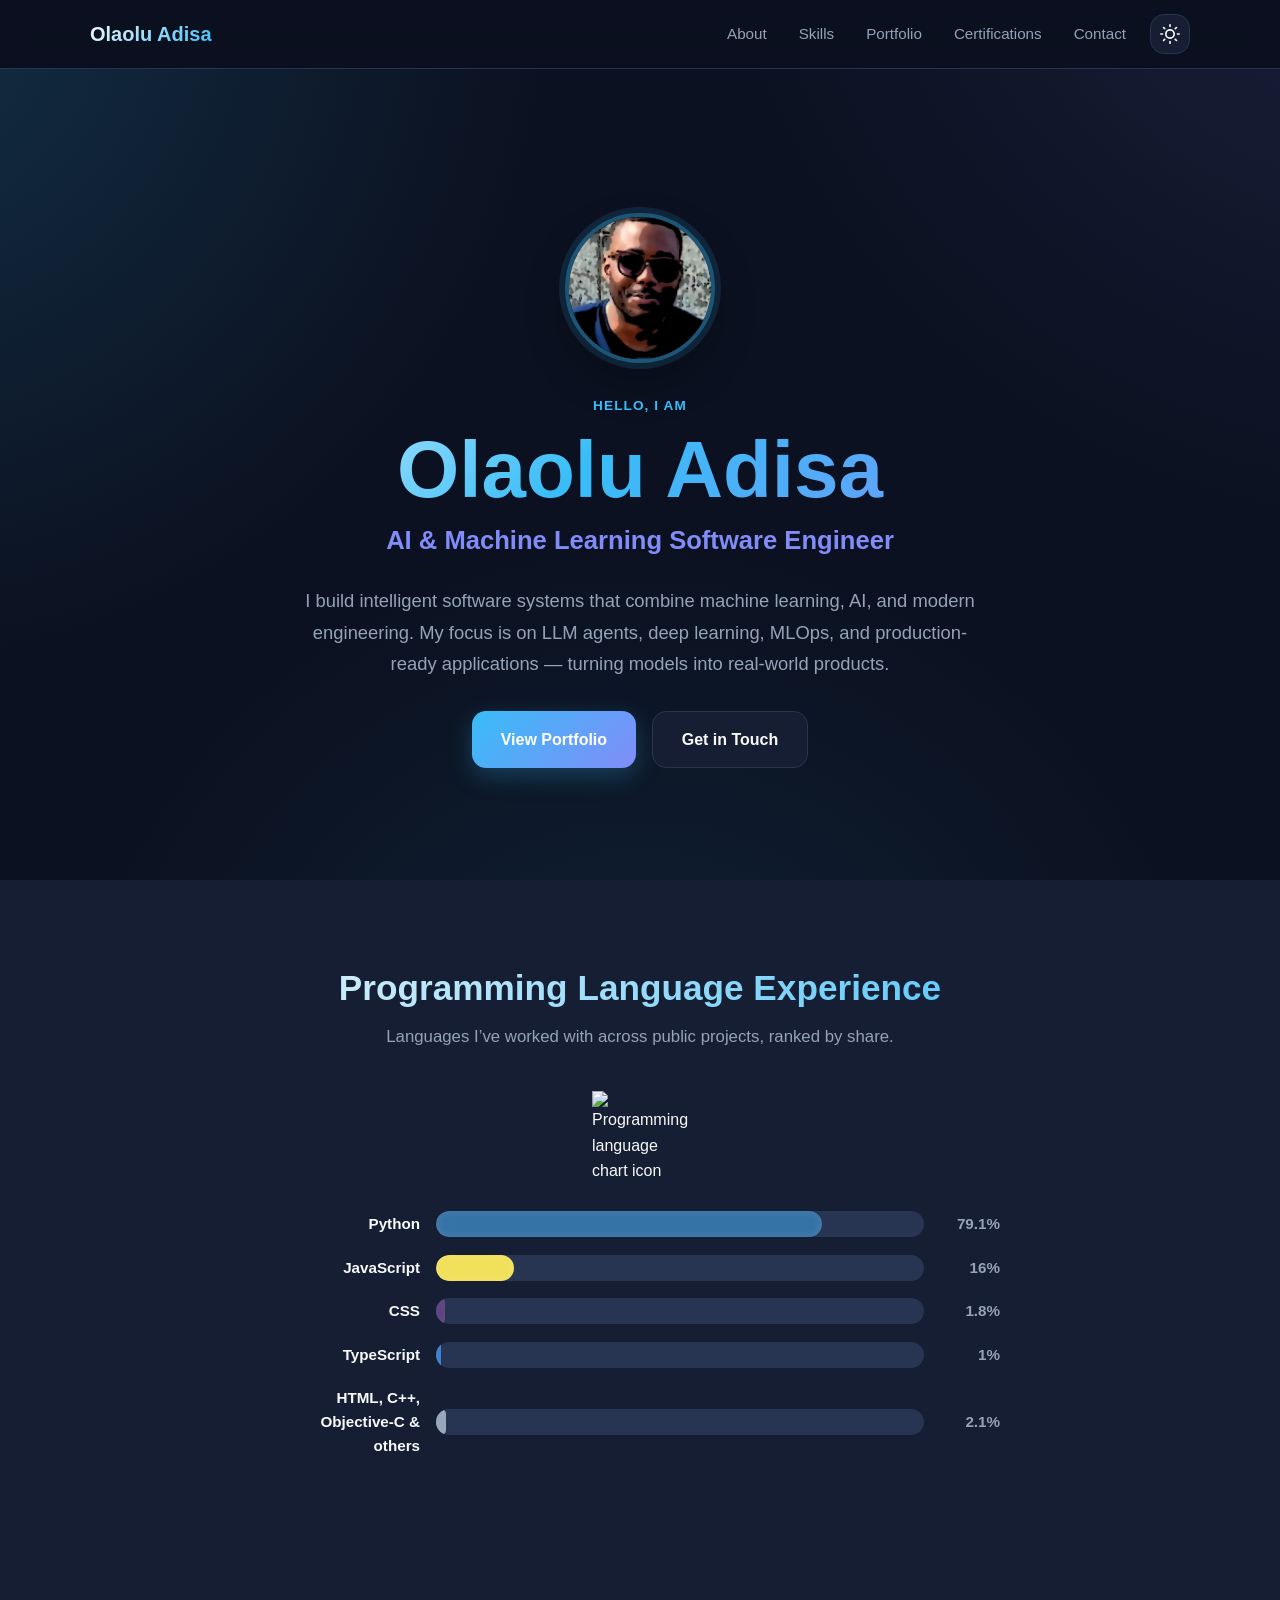
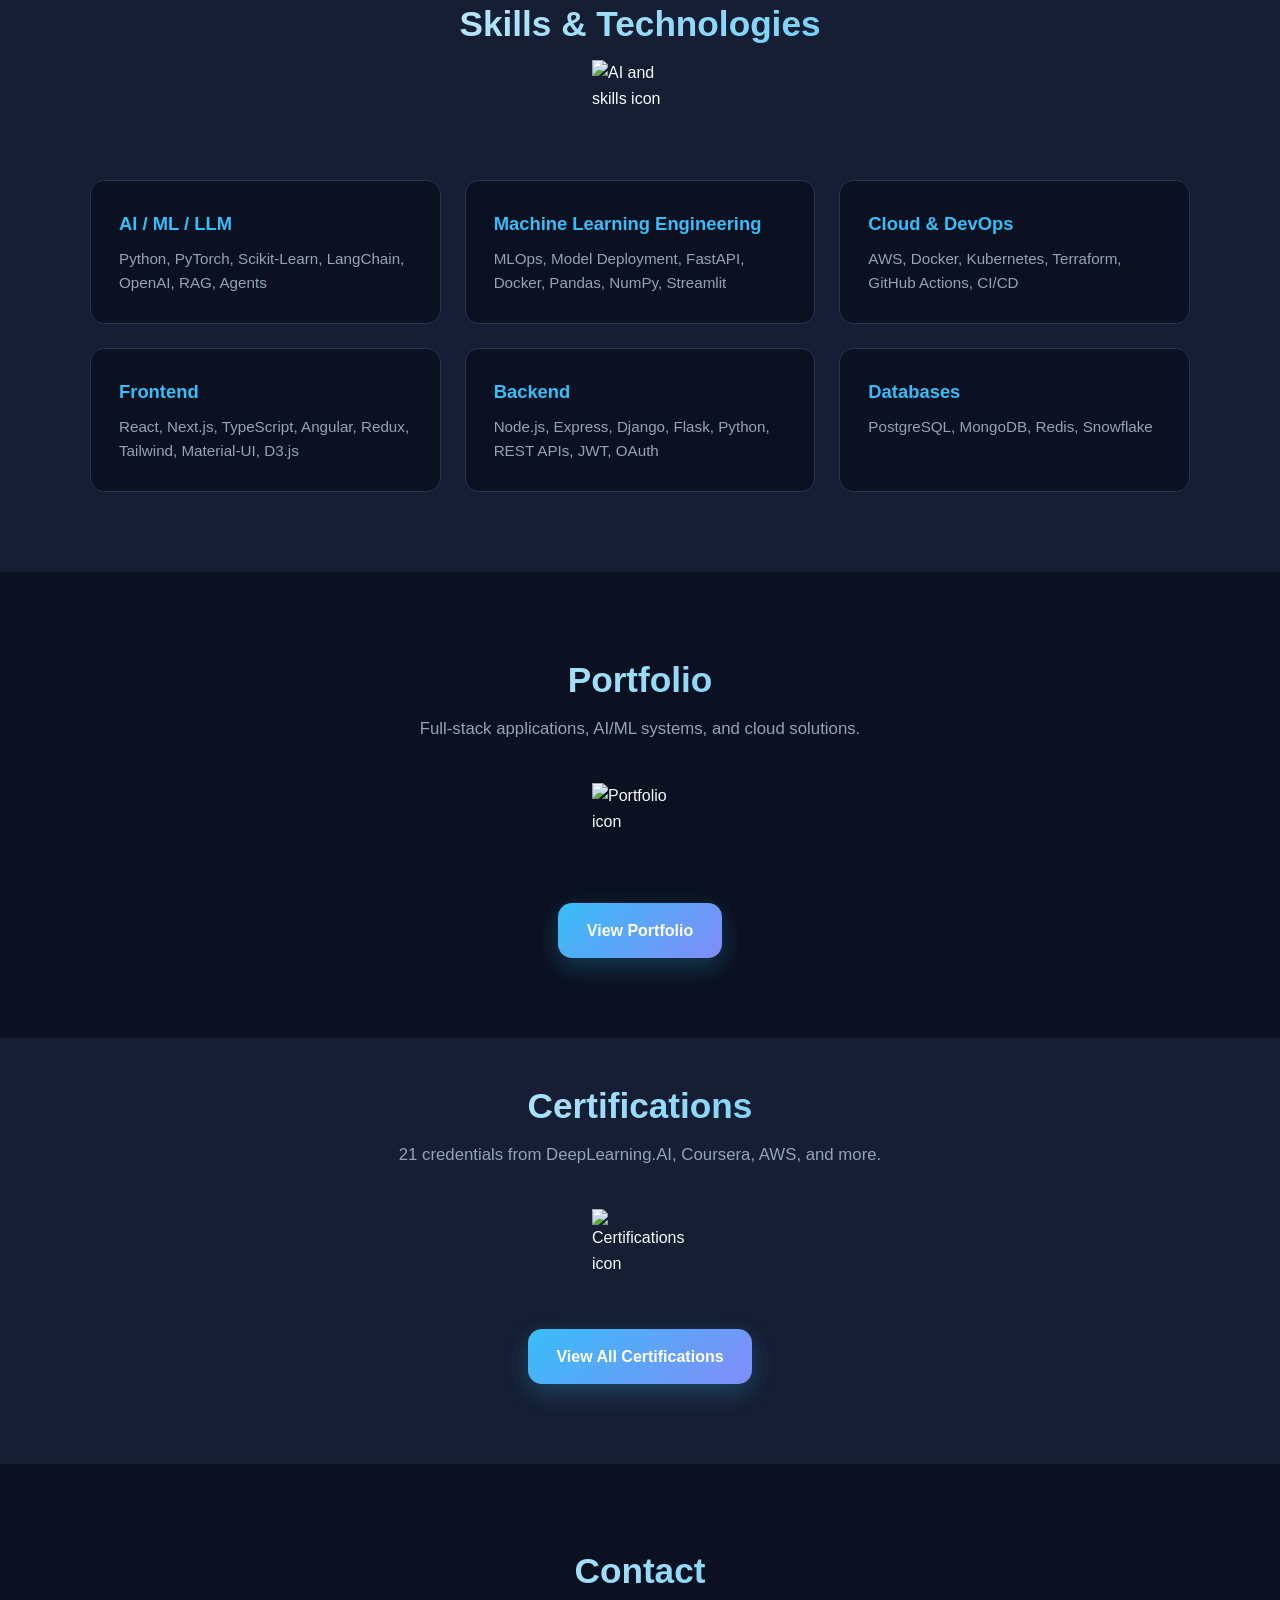
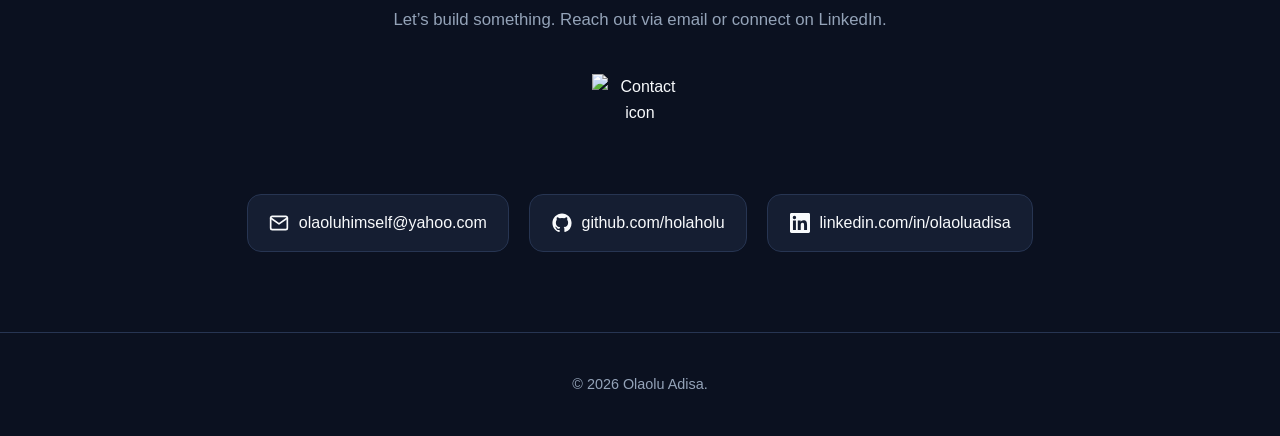
==== commit 25857021: "Rename Projects to Portfolio in nav, page title, and headings. - Nav links now say Portfolio - Page " ====
--- a/index.html
+++ b/index.html
@@ -20,7 +20,7 @@
       <ul class="nav__links" id="navLinks">
         <li><a href="#about">About</a></li>
         <li><a href="#skills">Skills</a></li>
-        <li><a href="projects.html">Projects</a></li>
+        <li><a href="projects.html">Portfolio</a></li>
         <li><a href="certifications.html">Certifications</a></li>
         <li><a href="#contact">Contact</a></li>
       </ul>
@@ -42,7 +42,7 @@
           I build intelligent software systems that combine machine learning, AI, and modern engineering. My focus is on LLM agents, deep learning, MLOps, and production-ready applications — turning models into real-world products.
         </p>
         <div class="hero__actions">
-          <a href="projects.html" class="btn btn--primary">View Projects</a>
+          <a href="projects.html" class="btn btn--primary">View Portfolio</a>
           <a href="#contact" class="btn btn--secondary">Get in Touch</a>
         </div>
       </div>
@@ -94,11 +94,11 @@
 
     <section class="section reveal" id="projects-cta">
       <div class="container">
-        <h2 class="section__title">Selected Projects</h2>
+        <h2 class="section__title">Portfolio</h2>
         <p class="section__subtitle">Full-stack applications, AI/ML systems, and cloud solutions.</p>
-        <img class="section-icon" src="https://api.iconify.design/lucide/rocket.svg?height=96&color=%2338bdf8" alt="Projects icon" />
+        <img class="section-icon" src="https://api.iconify.design/lucide/rocket.svg?height=96&color=%2338bdf8" alt="Portfolio icon" />
         <div class="hero__actions">
-          <a href="projects.html" class="btn btn--primary">View All Projects</a>
+          <a href="projects.html" class="btn btn--primary">View Portfolio</a>
         </div>
       </div>
     </section>
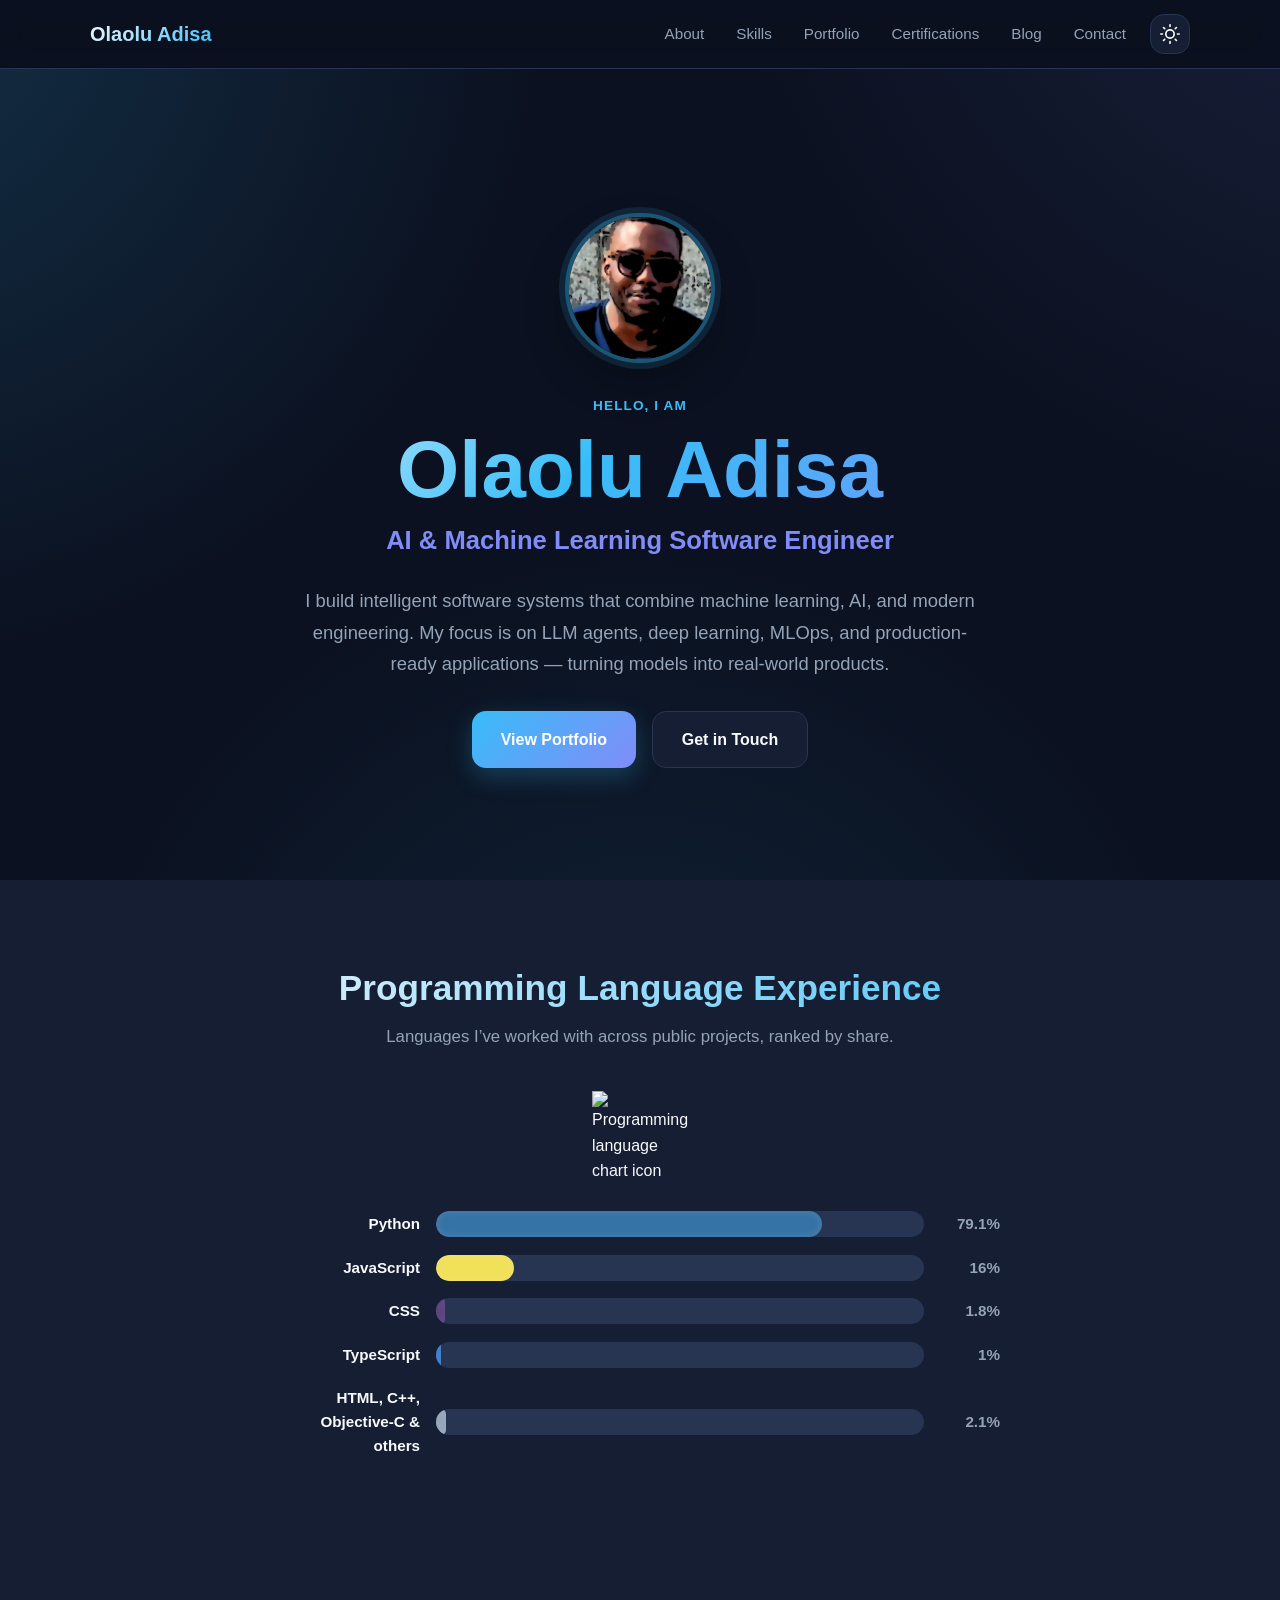
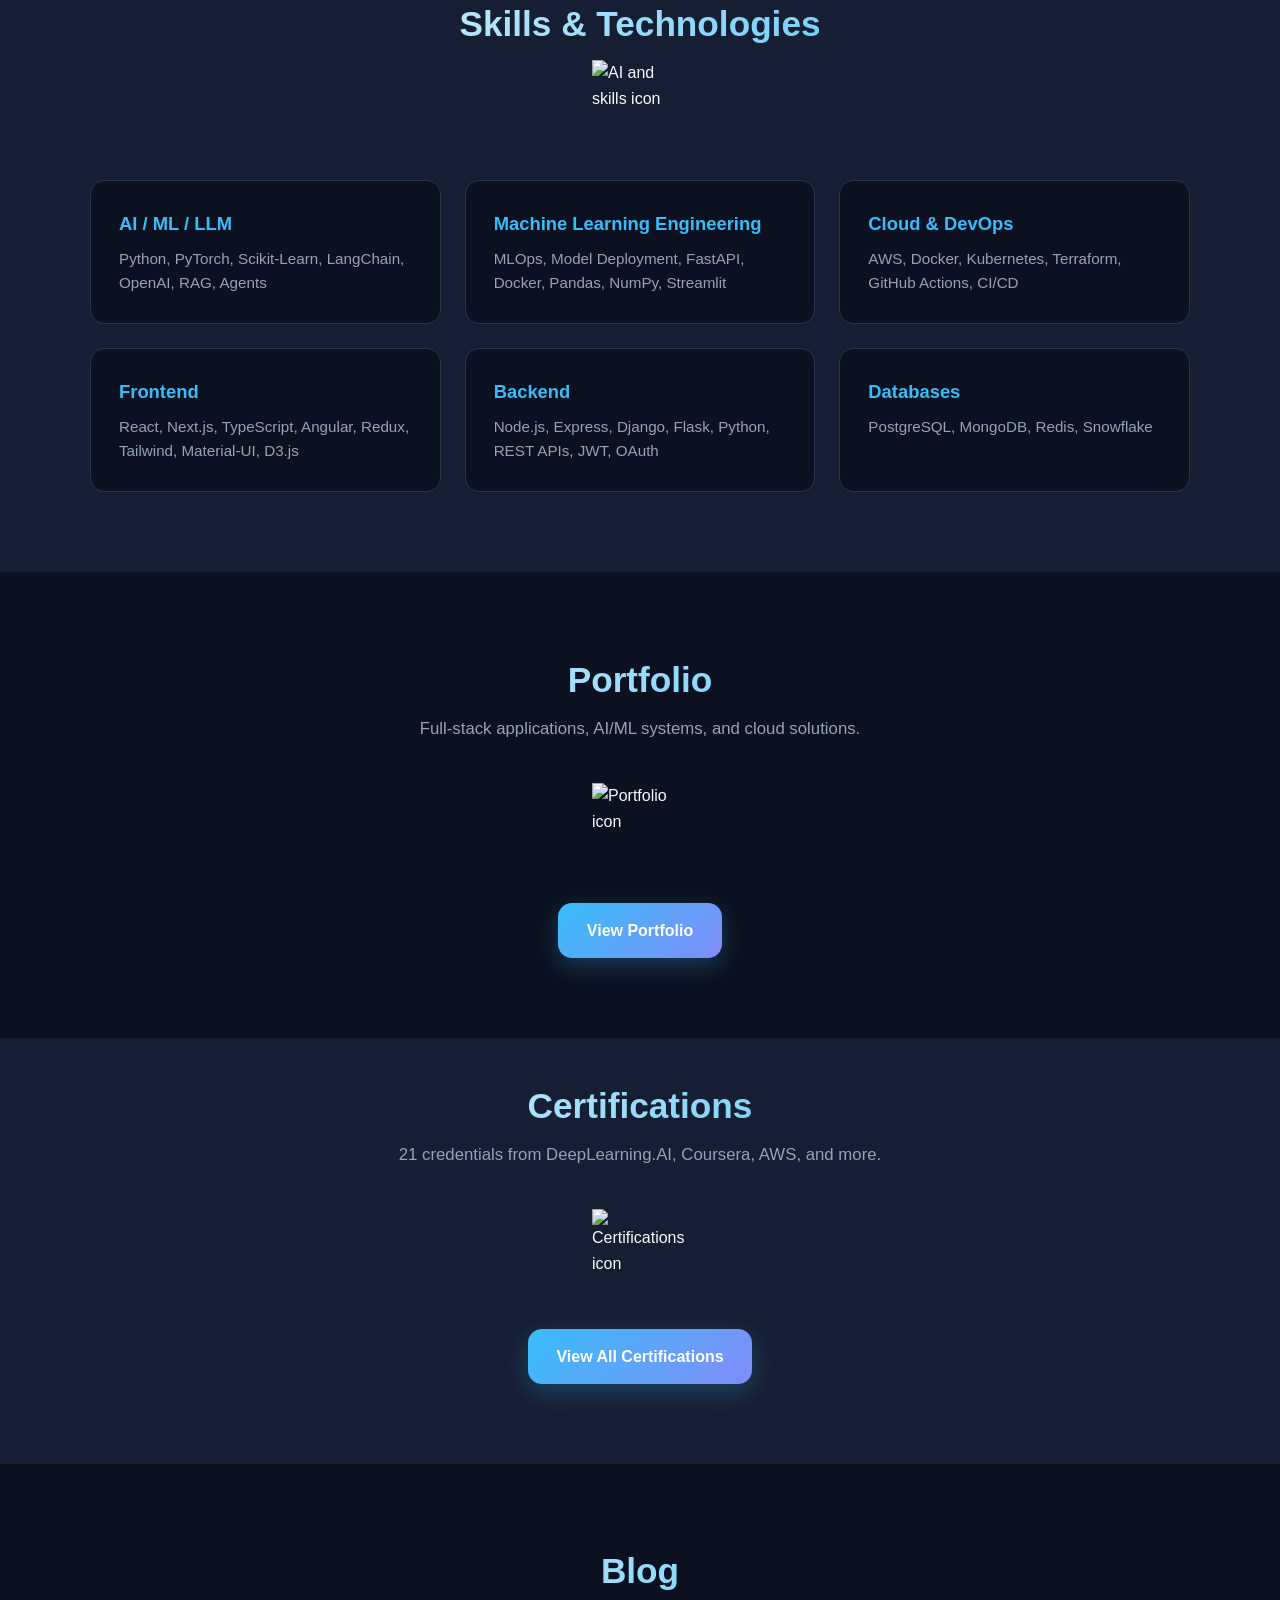
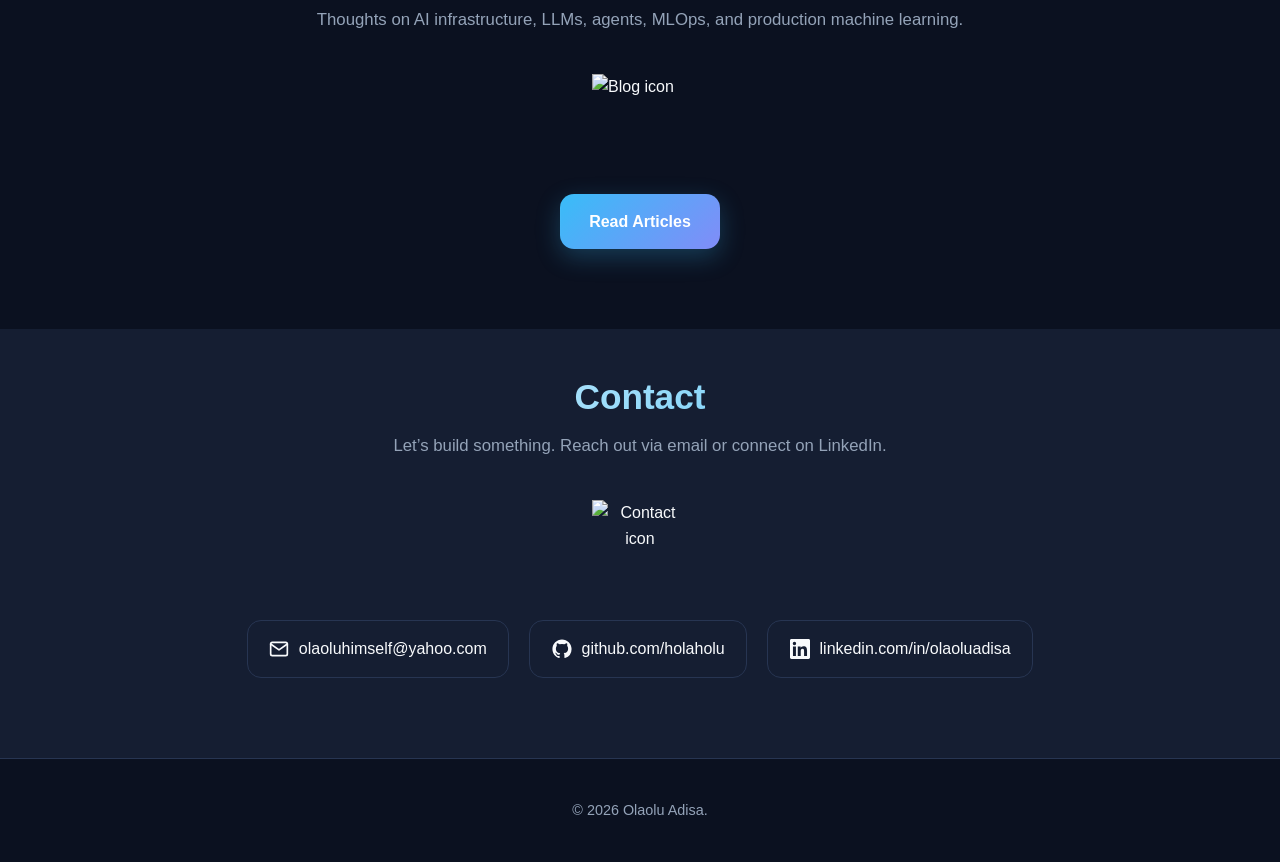
==== commit 60c59fff: "Add blog section with 5 AI-related articles - Create blog listing page at /blog.html with category f" ====
--- a/index.html
+++ b/index.html
@@ -22,6 +22,7 @@
         <li><a href="#skills">Skills</a></li>
         <li><a href="projects.html">Portfolio</a></li>
         <li><a href="certifications.html">Certifications</a></li>
+        <li><a href="blog.html">Blog</a></li>
         <li><a href="#contact">Contact</a></li>
       </ul>
       <button class="theme-toggle" id="themeToggle" aria-label="Toggle light mode" aria-pressed="false" title="Toggle light/dark mode">
@@ -114,7 +115,18 @@
       </div>
     </section>
 
-    <section class="section reveal" id="contact">
+    <section class="section reveal" id="blog-cta">
+      <div class="container">
+        <h2 class="section__title">Blog</h2>
+        <p class="section__subtitle">Thoughts on AI infrastructure, LLMs, agents, MLOps, and production machine learning.</p>
+        <img class="section-icon" src="https://api.iconify.design/lucide/pen-tool.svg?height=96&color=%2338bdf8" alt="Blog icon" />
+        <div class="hero__actions">
+          <a href="blog.html" class="btn btn--primary">Read Articles</a>
+        </div>
+      </div>
+    </section>
+
+    <section class="section section--alt reveal" id="contact">
       <div class="container contact__inner">
         <h2 class="section__title">Contact</h2>
         <p class="section__subtitle">Let’s build something. Reach out via email or connect on LinkedIn.</p>
--- a/styles.css
+++ b/styles.css
@@ -639,6 +639,196 @@
   text-align: center;
   color: var(--text-muted);
   font-size: .9rem;
+}
+
+/* Blog */
+.blog-grid {
+  display: grid;
+  grid-template-columns: repeat(auto-fill, minmax(320px, 1fr));
+  gap: 1.75rem;
+}
+
+.blog-card {
+  display: flex;
+  flex-direction: column;
+  background: linear-gradient(145deg, var(--bg-elevated), rgba(56,189,248,.03));
+  border: 1px solid var(--border);
+  border-radius: var(--radius);
+  padding: 1.75rem;
+  opacity: 0;
+  animation: fadeInUp .55s cubic-bezier(.25,.46,.45,.94) forwards;
+  transition: transform .35s cubic-bezier(.25,.46,.45,.94), box-shadow .35s ease, border-color .35s ease;
+}
+
+.blog-card:hover {
+  transform: translateY(-8px);
+  border-color: rgba(56,189,248,.5);
+  box-shadow: 0 20px 45px rgba(0,0,0,.2), 0 0 25px rgba(56,189,248,.12);
+}
+
+.blog-card__category {
+  font-size: .75rem;
+  font-weight: 700;
+  text-transform: uppercase;
+  letter-spacing: .07em;
+  color: var(--accent);
+  margin-bottom: .6rem;
+}
+
+.blog-card__title {
+  font-size: 1.25rem;
+  font-weight: 700;
+  margin-bottom: .75rem;
+  line-height: 1.35;
+}
+
+.blog-card__title a {
+  color: inherit;
+  transition: color .2s ease;
+}
+
+.blog-card__title a:hover {
+  color: var(--accent);
+}
+
+.blog-card__excerpt {
+  color: var(--text-muted);
+  font-size: .95rem;
+  line-height: 1.6;
+  margin-bottom: 1.25rem;
+  flex: 1;
+}
+
+.blog-card__tags {
+  display: flex;
+  flex-wrap: wrap;
+  gap: .4rem;
+  margin-bottom: 1.25rem;
+}
+
+.blog-card__tags span {
+  background: rgba(56,189,248,.1);
+  color: var(--accent);
+  padding: .2rem .6rem;
+  border-radius: 999px;
+  font-size: .75rem;
+  font-weight: 500;
+}
+
+.blog-card__meta {
+  display: flex;
+  align-items: center;
+  gap: .75rem;
+  color: var(--text-muted);
+  font-size: .85rem;
+  margin-top: auto;
+}
+
+.blog-card__meta time {
+  font-weight: 500;
+}
+
+.blog-card__link {
+  align-self: flex-start;
+  font-size: .9rem;
+  font-weight: 700;
+  display: inline-flex;
+  align-items: center;
+  gap: .4rem;
+  transition: gap .2s ease, color .2s ease;
+  margin-top: .25rem;
+}
+
+.blog-card__link:hover {
+  gap: .7rem;
+  color: var(--text);
+}
+
+.blog-post {
+  padding: 4rem 0 5rem;
+}
+
+.blog-post__inner {
+  max-width: 740px;
+}
+
+.blog-post__header {
+  margin-bottom: 2.5rem;
+  padding-bottom: 2rem;
+  border-bottom: 1px solid var(--border);
+}
+
+.blog-post__category {
+  display: inline-block;
+  font-size: .75rem;
+  font-weight: 700;
+  text-transform: uppercase;
+  letter-spacing: .08em;
+  color: var(--accent);
+  margin-bottom: .75rem;
+}
+
+.blog-post__title {
+  font-size: clamp(2rem, 5vw, 2.8rem);
+  font-weight: 800;
+  line-height: 1.15;
+  margin-bottom: 1rem;
+  background: linear-gradient(135deg, var(--text), var(--accent));
+  -webkit-background-clip: text;
+  background-clip: text;
+  color: transparent;
+}
+
+.blog-post__meta {
+  display: flex;
+  align-items: center;
+  gap: 1rem;
+  color: var(--text-muted);
+  font-size: .95rem;
+  margin-bottom: 1.25rem;
+}
+
+.blog-post__tags {
+  display: flex;
+  flex-wrap: wrap;
+  gap: .45rem;
+}
+
+.blog-post__tags span {
+  background: rgba(56,189,248,.1);
+  color: var(--accent);
+  padding: .25rem .7rem;
+  border-radius: 999px;
+  font-size: .8rem;
+  font-weight: 500;
+}
+
+.blog-post__content {
+  font-size: 1.05rem;
+  line-height: 1.75;
+  color: var(--text);
+}
+
+.blog-post__content h2 {
+  font-size: 1.45rem;
+  font-weight: 700;
+  margin: 2.5rem 0 1rem;
+  color: var(--accent-2);
+}
+
+.blog-post__content p {
+  margin-bottom: 1.25rem;
+  color: var(--text-muted);
+}
+
+.blog-post__content p:last-child {
+  margin-bottom: 0;
+}
+
+.blog-post__footer {
+  margin-top: 3rem;
+  padding-top: 2rem;
+  border-top: 1px solid var(--border);
 }
 
 /* Language chart */
@@ -792,4 +982,12 @@
   .language-percent {
     font-size: .85rem;
   }
-}
+
+  .blog-grid {
+    grid-template-columns: 1fr;
+  }
+
+  .blog-post__title {
+    font-size: clamp(1.7rem, 6vw, 2.2rem);
+  }
+}
